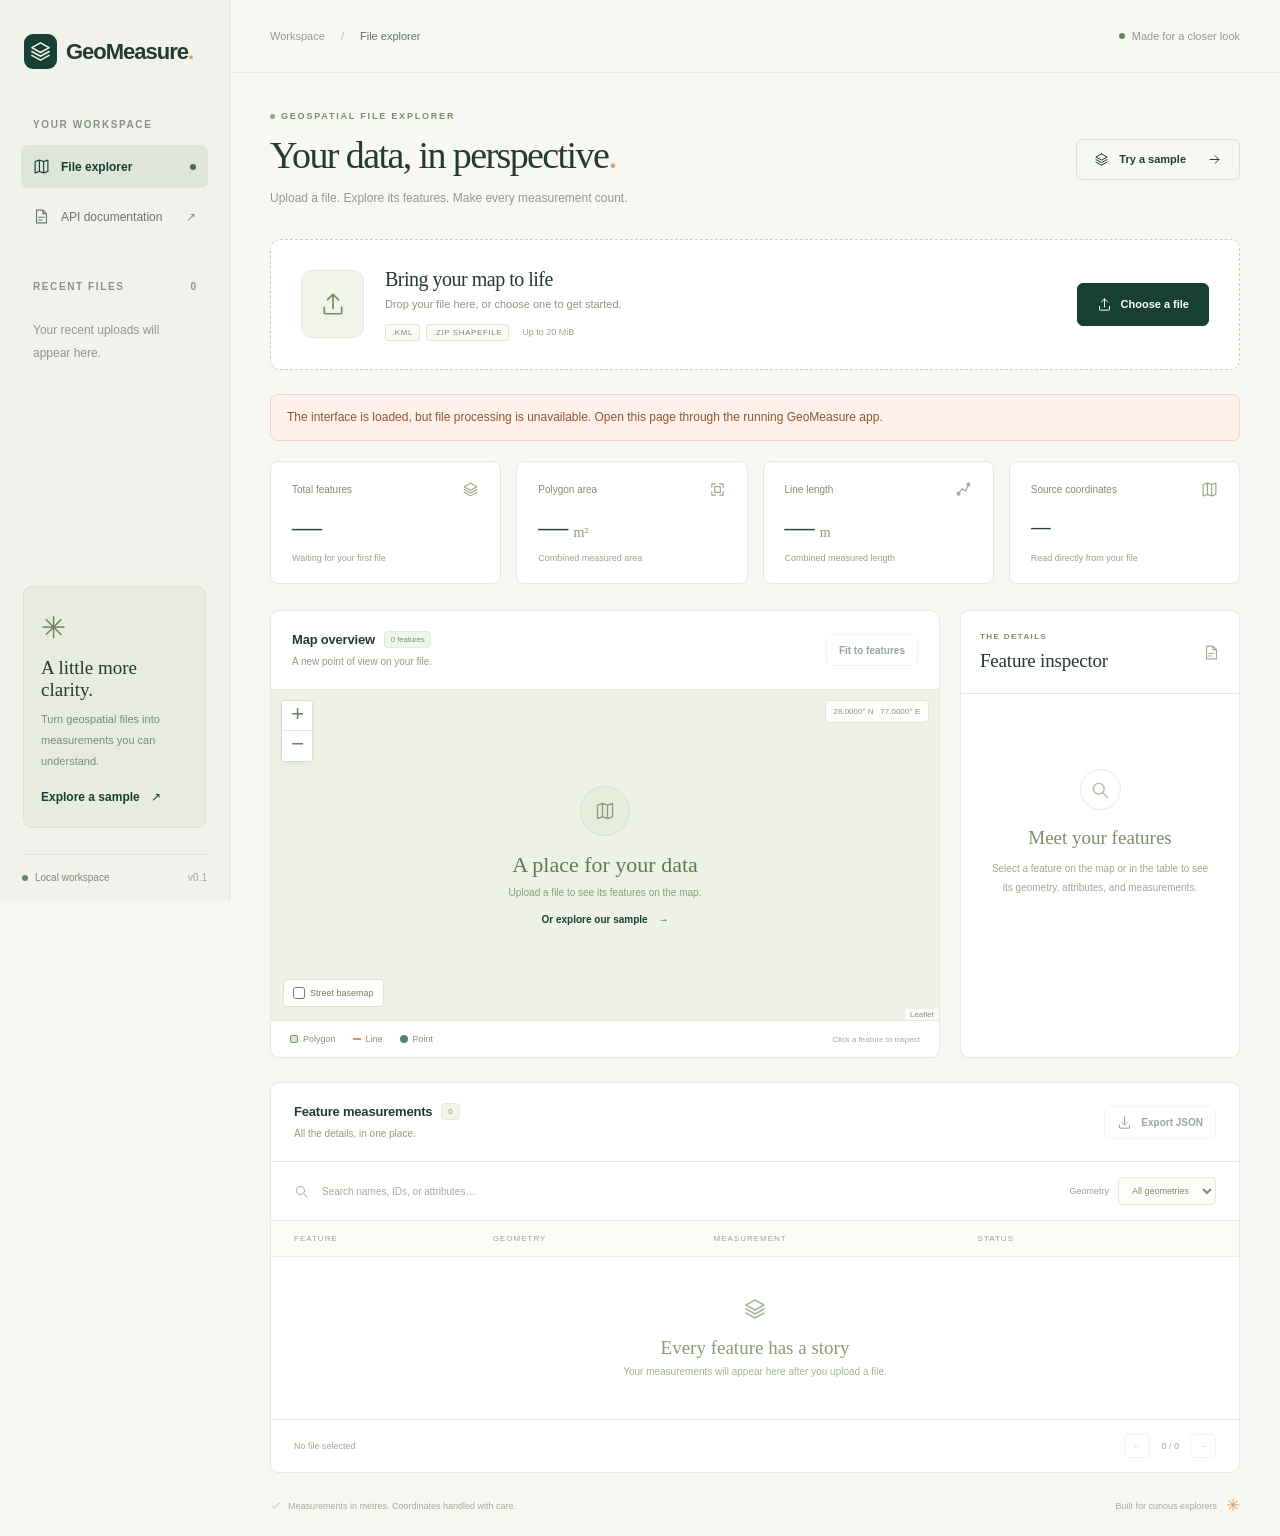
==== web/index.template.html @ 70ba6083 "Add GeoMeasure app ready for Vercel previews" ====
<!doctype html>
<html lang="en">
  <head>
    <meta charset="UTF-8" />
    <meta name="viewport" content="width=device-width, initial-scale=1" />
    <meta name="theme-color" content="#153d31" />
    <title>GeoMeasure — Your data, in perspective</title>
    <link rel="icon" href="favicon.svg" type="image/svg+xml" />
    <link rel="stylesheet" href="vendor/leaflet/leaflet.css" />
    <link rel="stylesheet" href="styles.css" />
    <script defer src="vendor/leaflet/leaflet.js"></script>
    <script defer src="app.js"></script>
  </head>
  <body>
    <noscript>
      <div class="feedback error">
        This preview does not run JavaScript. Open GeoMeasure in a browser with
        JavaScript enabled to upload files and use the map.
      </div>
    </noscript>
    <svg
      class="icon-library"
      xmlns="http://www.w3.org/2000/svg"
      aria-hidden="true"
    >
      <symbol id="i-layers" viewBox="0 0 24 24">
        <path d="m12 3 9 5-9 5-9-5 9-5Zm-9 9 9 5 9-5M3 16l9 5 9-5" />
      </symbol>
      <symbol id="i-upload" viewBox="0 0 24 24">
        <path
          d="M12 16V3m-5 5 5-5 5 5M4 15v5a1 1 0 0 0 1 1h14a1 1 0 0 0 1-1v-5"
        />
      </symbol>
      <symbol id="i-file" viewBox="0 0 24 24">
        <path d="M14 3H5v18h14V8l-5-5Zm0 0v5h5M8 13h8m-8 4h5" />
      </symbol>
      <symbol id="i-arrow" viewBox="0 0 24 24">
        <path d="M5 12h14m-6-6 6 6-6 6" />
      </symbol>
      <symbol id="i-search" viewBox="0 0 24 24">
        <circle cx="10.5" cy="10.5" r="6.5" />
        <path d="m16 16 5 5" />
      </symbol>
      <symbol id="i-download" viewBox="0 0 24 24">
        <path d="M12 3v13m-5-5 5 5 5-5M4 16v5h16v-5" />
      </symbol>
      <symbol id="i-map" viewBox="0 0 24 24">
        <path d="m3 5 6-2 6 2 6-2v16l-6 2-6-2-6 2V5Zm6-2v16m6-14v16" />
      </symbol>
      <symbol id="i-area" viewBox="0 0 24 24">
        <path d="M4 9V4h5m6 0h5v5m0 6v5h-5M9 20H4v-5M8 8h8v8H8z" />
      </symbol>
      <symbol id="i-line" viewBox="0 0 24 24">
        <path d="m5 18 5-7 5 3 4-9" />
        <circle cx="5" cy="18" r="2" />
        <circle cx="19" cy="5" r="2" />
      </symbol>
      <symbol id="i-check" viewBox="0 0 24 24">
        <path d="m5 12 4 4L19 6" />
      </symbol>
    </svg>
    <aside class="sidebar">
      <a id="brand-home" class="brand" href="./" aria-label="GeoMeasure home"
        ><span class="brand-mark"
          ><svg><use href="#i-layers" /></svg></span
        >GeoMeasure<span class="brand-dot">.</span></a
      >
      <div class="workspace-label">YOUR WORKSPACE</div>
      <a class="nav-item active" href="#workspace"
        ><svg><use href="#i-map" /></svg>File explorer<span
          class="nav-indicator"
        ></span
      ></a>
      <a
        id="api-docs-link"
        class="nav-item"
        href="docs"
        target="_blank"
        rel="noopener"
        ><svg><use href="#i-file" /></svg>API documentation<span
          class="external"
          >↗</span
        ></a
      >
      <div class="recent-heading">
        <span>RECENT FILES</span><span id="recent-count">0</span>
      </div>
      <div id="recent-files" class="recent-files">
        <p class="recent-empty">Your recent uploads will<br />appear here.</p>
      </div>
      <div class="sidebar-note">
        <span class="note-symbol">✳</span>
        <h3>A little more clarity.</h3>
        <p>Turn geospatial files into measurements you can understand.</p>
        <button id="sidebar-demo" class="text-button">
          Explore a sample <span>↗</span>
        </button>
      </div>
      <div class="sidebar-footer">
        <span class="status-dot"></span>Local workspace<span class="version"
          >v0.1</span
        >
      </div>
    </aside>
    <main id="workspace">
      <header class="topbar">
        <span class="breadcrumb"
          >Workspace <span>/</span> <strong>File explorer</strong></span
        ><span class="topbar-note"
          ><span class="status-dot"></span>Made for a closer look</span
        >
      </header>
      <div class="content">
        <section class="intro">
          <div>
            <div class="eyebrow"><span></span> GEOSPATIAL FILE EXPLORER</div>
            <h1>Your data, in perspective<span>.</span></h1>
            <p>
              Upload a file. Explore its features. Make every measurement count.
            </p>
          </div>
          <button id="demo-button" class="button secondary">
            <svg><use href="#i-layers" /></svg>Try a sample<svg
              class="arrow-icon"
            >
              <use href="#i-arrow" />
            </svg>
          </button>
        </section>
        <section
          class="upload-card"
          id="drop-zone"
          aria-label="Upload geospatial file"
        >
          <div class="upload-art">
            <svg><use href="#i-upload" /></svg>
          </div>
          <div class="upload-copy">
            <h2 id="upload-heading">Bring your map to life</h2>
            <p id="upload-description">
              Drop your file here, or choose one to get started.
            </p>
            <div class="file-tags">
              <span>.KML</span><span>.ZIP SHAPEFILE</span
              ><span id="upload-limit" class="limit-note">Up to 20 MiB</span>
            </div>
          </div>
          <input id="file-input" type="file" accept=".kml,.zip" hidden />
          <button id="browse-button" class="button primary">
            <svg><use href="#i-upload" /></svg><span>Choose a file</span>
          </button>
        </section>
        <div
          id="feedback"
          class="feedback"
          role="status"
          aria-live="polite"
          hidden
        ></div>
        <section class="stats" aria-label="File summary">
          <article class="stat-card">
            <div class="stat-heading">
              Total features<svg><use href="#i-layers" /></svg>
            </div>
            <div class="stat-value" id="feature-count">—</div>
            <div class="stat-caption" id="feature-caption">
              Waiting for your first file
            </div>
          </article>
          <article class="stat-card">
            <div class="stat-heading">
              Polygon area<svg><use href="#i-area" /></svg>
            </div>
            <div class="stat-value">
              <span id="area-total">—</span
              ><span class="stat-unit" id="area-unit">m²</span>
            </div>
            <div class="stat-caption" id="area-caption">
              Combined measured area
            </div>
          </article>
          <article class="stat-card">
            <div class="stat-heading">
              Line length<svg><use href="#i-line" /></svg>
            </div>
            <div class="stat-value">
              <span id="length-total">—</span
              ><span class="stat-unit" id="length-unit">m</span>
            </div>
            <div class="stat-caption" id="length-caption">
              Combined measured length
            </div>
          </article>
          <article class="stat-card crs-card">
            <div class="stat-heading">
              Source coordinates<svg><use href="#i-map" /></svg>
            </div>
            <div class="stat-value crs-value" id="source-crs">—</div>
            <div class="stat-caption" id="crs-caption">
              Read directly from your file
            </div>
          </article>
        </section>
        <section class="explorer-grid">
          <article class="panel map-panel">
            <div class="panel-heading">
              <div>
                <h2>
                  Map overview
                  <span class="small-badge" id="map-count">0 features</span>
                </h2>
                <p id="map-subtitle">A new point of view on your file.</p>
              </div>
              <button id="fit-map" class="button small" disabled>
                Fit to features
              </button>
            </div>
            <div class="map-wrapper">
              <div id="map" aria-label="Interactive feature map"></div>
              <div class="map-empty" id="map-empty">
                <span class="empty-map-icon"
                  ><svg><use href="#i-map" /></svg
                ></span>
                <h3>A place for your data</h3>
                <p>Upload a file to see its features on the map.</p>
                <button id="map-demo" class="text-button">
                  Or explore our sample <span>→</span>
                </button>
              </div>
              <div class="map-toolbar">
                <label
                  ><input id="street-map" type="checkbox" /> Street
                  basemap</label
                >
              </div>
              <div class="map-coordinate" id="map-coordinate">
                28.0000° N &nbsp; 77.0000° E
              </div>
            </div>
            <div class="map-legend">
              <span><i class="legend-polygon"></i>Polygon</span
              ><span><i class="legend-line"></i>Line</span
              ><span><i class="legend-point"></i>Point</span
              ><span class="legend-hint">Click a feature to inspect</span>
            </div>
          </article>
          <article class="panel detail-panel">
            <div class="panel-heading">
              <div>
                <div class="eyebrow">THE DETAILS</div>
                <h2>Feature inspector</h2>
              </div>
              <svg><use href="#i-file" /></svg>
            </div>
            <div id="inspector">
              <div class="inspector-empty">
                <span class="inspector-empty-icon"
                  ><svg><use href="#i-search" /></svg
                ></span>
                <h3>Meet your features</h3>
                <p>
                  Select a feature on the map or in the table to see its
                  geometry, attributes, and measurements.
                </p>
              </div>
            </div>
          </article>
        </section>
        <section class="panel results-panel">
          <div class="panel-heading">
            <div>
              <h2>
                Feature measurements
                <span class="small-badge" id="result-count">0</span>
              </h2>
              <p id="file-description">All the details, in one place.</p>
            </div>
            <button id="download-button" class="button small" disabled>
              <svg><use href="#i-download" /></svg>Export JSON
            </button>
          </div>
          <div class="table-controls">
            <label class="search-field"
              ><svg><use href="#i-search" /></svg
              ><input
                id="feature-search"
                type="search"
                placeholder="Search names, IDs, or attributes…"
                aria-label="Search features" /></label
            ><label class="filter-label"
              >Geometry<select
                id="geometry-filter"
                aria-label="Filter geometry"
              >
                <option value="all">All geometries</option>
                <option value="polygon">Polygons</option>
                <option value="line">Lines</option>
                <option value="point">Points</option>
                <option value="other">Other</option>
              </select></label
            >
          </div>
          <div class="table-scroll">
            <table>
              <thead>
                <tr>
                  <th>FEATURE</th>
                  <th>GEOMETRY</th>
                  <th>MEASUREMENT</th>
                  <th>STATUS</th>
                  <th><span class="sr-only">Inspect feature</span></th>
                </tr>
              </thead>
              <tbody id="feature-rows"></tbody>
            </table>
          </div>
          <div class="table-empty" id="table-empty">
            <svg><use href="#i-layers" /></svg>
            <h3>Every feature has a story</h3>
            <p>Your measurements will appear here after you upload a file.</p>
          </div>
          <div class="table-footer">
            <span id="table-summary">No file selected</span>
            <div class="pagination">
              <button id="previous-page" aria-label="Previous page" disabled>
                ←</button
              ><span id="page-indicator">0 / 0</span
              ><button id="next-page" aria-label="Next page" disabled>→</button>
            </div>
          </div>
        </section>
        <footer class="page-footer">
          <span
            ><svg><use href="#i-check" /></svg>Measurements in metres.
            Coordinates handled with care.</span
          ><span
            >Built for curious explorers
            <span class="footer-star">✳</span></span
          >
        </footer>
      </div>
    </main>
  </body>
</html>
---- web/vendor/leaflet/leaflet.css ----
/* required styles */

.leaflet-pane,
.leaflet-tile,
.leaflet-marker-icon,
.leaflet-marker-shadow,
.leaflet-tile-container,
.leaflet-pane > svg,
.leaflet-pane > canvas,
.leaflet-zoom-box,
.leaflet-image-layer,
.leaflet-layer {
	position: absolute;
	left: 0;
	top: 0;
	}
.leaflet-container {
	overflow: hidden;
	}
.leaflet-tile,
.leaflet-marker-icon,
.leaflet-marker-shadow {
	-webkit-user-select: none;
	   -moz-user-select: none;
	        user-select: none;
	  -webkit-user-drag: none;
	}
/* Prevents IE11 from highlighting tiles in blue */
.leaflet-tile::selection {
	background: transparent;
}
/* Safari renders non-retina tile on retina better with this, but Chrome is worse */
.leaflet-safari .leaflet-tile {
	image-rendering: -webkit-optimize-contrast;
	}
/* hack that prevents hw layers "stretching" when loading new tiles */
.leaflet-safari .leaflet-tile-container {
	width: 1600px;
	height: 1600px;
	-webkit-transform-origin: 0 0;
	}
.leaflet-marker-icon,
.leaflet-marker-shadow {
	display: block;
	}
/* .leaflet-container svg: reset svg max-width decleration shipped in Joomla! (joomla.org) 3.x */
/* .leaflet-container img: map is broken in FF if you have max-width: 100% on tiles */
.leaflet-container .leaflet-overlay-pane svg {
	max-width: none !important;
	max-height: none !important;
	}
.leaflet-container .leaflet-marker-pane img,
.leaflet-container .leaflet-shadow-pane img,
.leaflet-container .leaflet-tile-pane img,
.leaflet-container img.leaflet-image-layer,
.leaflet-container .leaflet-tile {
	max-width: none !important;
	max-height: none !important;
	width: auto;
	padding: 0;
	}

.leaflet-container img.leaflet-tile {
	/* See: https://bugs.chromium.org/p/chromium/issues/detail?id=600120 */
	mix-blend-mode: plus-lighter;
}

.leaflet-container.leaflet-touch-zoom {
	-ms-touch-action: pan-x pan-y;
	touch-action: pan-x pan-y;
	}
.leaflet-container.leaflet-touch-drag {
	-ms-touch-action: pinch-zoom;
	/* Fallback for FF which doesn't support pinch-zoom */
	touch-action: none;
	touch-action: pinch-zoom;
}
.leaflet-container.leaflet-touch-drag.leaflet-touch-zoom {
	-ms-touch-action: none;
	touch-action: none;
}
.leaflet-container {
	-webkit-tap-highlight-color: transparent;
}
.leaflet-container a {
	-webkit-tap-highlight-color: rgba(51, 181, 229, 0.4);
}
.leaflet-tile {
	filter: inherit;
	visibility: hidden;
	}
.leaflet-tile-loaded {
	visibility: inherit;
	}
.leaflet-zoom-box {
	width: 0;
	height: 0;
	-moz-box-sizing: border-box;
	     box-sizing: border-box;
	z-index: 800;
	}
/* workaround for https://bugzilla.mozilla.org/show_bug.cgi?id=888319 */
.leaflet-overlay-pane svg {
	-moz-user-select: none;
	}

.leaflet-pane         { z-index: 400; }

.leaflet-tile-pane    { z-index: 200; }
.leaflet-overlay-pane { z-index: 400; }
.leaflet-shadow-pane  { z-index: 500; }
.leaflet-marker-pane  { z-index: 600; }
.leaflet-tooltip-pane   { z-index: 650; }
.leaflet-popup-pane   { z-index: 700; }

.leaflet-map-pane canvas { z-index: 100; }
.leaflet-map-pane svg    { z-index: 200; }

.leaflet-vml-shape {
	width: 1px;
	height: 1px;
	}
.lvml {
	behavior: url(#default#VML);
	display: inline-block;
	position: absolute;
	}


/* control positioning */

.leaflet-control {
	position: relative;
	z-index: 800;
	pointer-events: visiblePainted; /* IE 9-10 doesn't have auto */
	pointer-events: auto;
	}
.leaflet-top,
.leaflet-bottom {
	position: absolute;
	z-index: 1000;
	pointer-events: none;
	}
.leaflet-top {
	top: 0;
	}
.leaflet-right {
	right: 0;
	}
.leaflet-bottom {
	bottom: 0;
	}
.leaflet-left {
	left: 0;
	}
.leaflet-control {
	float: left;
	clear: both;
	}
.leaflet-right .leaflet-control {
	float: right;
	}
.leaflet-top .leaflet-control {
	margin-top: 10px;
	}
.leaflet-bottom .leaflet-control {
	margin-bottom: 10px;
	}
.leaflet-left .leaflet-control {
	margin-left: 10px;
	}
.leaflet-right .leaflet-control {
	margin-right: 10px;
	}


/* zoom and fade animations */

.leaflet-fade-anim .leaflet-popup {
	opacity: 0;
	-webkit-transition: opacity 0.2s linear;
	   -moz-transition: opacity 0.2s linear;
	        transition: opacity 0.2s linear;
	}
.leaflet-fade-anim .leaflet-map-pane .leaflet-popup {
	opacity: 1;
	}
.leaflet-zoom-animated {
	-webkit-transform-origin: 0 0;
	    -ms-transform-origin: 0 0;
	        transform-origin: 0 0;
	}
svg.leaflet-zoom-animated {
	will-change: transform;
}

.leaflet-zoom-anim .leaflet-zoom-animated {
	-webkit-transition: -webkit-transform 0.25s cubic-bezier(0,0,0.25,1);
	   -moz-transition:    -moz-transform 0.25s cubic-bezier(0,0,0.25,1);
	        transition:         transform 0.25s cubic-bezier(0,0,0.25,1);
	}
.leaflet-zoom-anim .leaflet-tile,
.leaflet-pan-anim .leaflet-tile {
	-webkit-transition: none;
	   -moz-transition: none;
	        transition: none;
	}

.leaflet-zoom-anim .leaflet-zoom-hide {
	visibility: hidden;
	}


/* cursors */

.leaflet-interactive {
	cursor: pointer;
	}
.leaflet-grab {
	cursor: -webkit-grab;
	cursor:    -moz-grab;
	cursor:         grab;
	}
.leaflet-crosshair,
.leaflet-crosshair .leaflet-interactive {
	cursor: crosshair;
	}
.leaflet-popup-pane,
.leaflet-control {
	cursor: auto;
	}
.leaflet-dragging .leaflet-grab,
.leaflet-dragging .leaflet-grab .leaflet-interactive,
.leaflet-dragging .leaflet-marker-draggable {
	cursor: move;
	cursor: -webkit-grabbing;
	cursor:    -moz-grabbing;
	cursor:         grabbing;
	}

/* marker & overlays interactivity */
.leaflet-marker-icon,
.leaflet-marker-shadow,
.leaflet-image-layer,
.leaflet-pane > svg path,
.leaflet-tile-container {
	pointer-events: none;
	}

.leaflet-marker-icon.leaflet-interactive,
.leaflet-image-layer.leaflet-interactive,
.leaflet-pane > svg path.leaflet-interactive,
svg.leaflet-image-layer.leaflet-interactive path {
	pointer-events: visiblePainted; /* IE 9-10 doesn't have auto */
	pointer-events: auto;
	}

/* visual tweaks */

.leaflet-container {
	background: #ddd;
	outline-offset: 1px;
	}
.leaflet-container a {
	color: #0078A8;
	}
.leaflet-zoom-box {
	border: 2px dotted #38f;
	background: rgba(255,255,255,0.5);
	}


/* general typography */
.leaflet-container {
	font-family: "Helvetica Neue", Arial, Helvetica, sans-serif;
	font-size: 12px;
	font-size: 0.75rem;
	line-height: 1.5;
	}


/* general toolbar styles */

.leaflet-bar {
	box-shadow: 0 1px 5px rgba(0,0,0,0.65);
	border-radius: 4px;
	}
.leaflet-bar a {
	background-color: #fff;
	border-bottom: 1px solid #ccc;
	width: 26px;
	height: 26px;
	line-height: 26px;
	display: block;
	text-align: center;
	text-decoration: none;
	color: black;
	}
.leaflet-bar a,
.leaflet-control-layers-toggle {
	background-position: 50% 50%;
	background-repeat: no-repeat;
	display: block;
	}
.leaflet-bar a:hover,
.leaflet-bar a:focus {
	background-color: #f4f4f4;
	}
.leaflet-bar a:first-child {
	border-top-left-radius: 4px;
	border-top-right-radius: 4px;
	}
.leaflet-bar a:last-child {
	border-bottom-left-radius: 4px;
	border-bottom-right-radius: 4px;
	border-bottom: none;
	}
.leaflet-bar a.leaflet-disabled {
	cursor: default;
	background-color: #f4f4f4;
	color: #bbb;
	}

.leaflet-touch .leaflet-bar a {
	width: 30px;
	height: 30px;
	line-height: 30px;
	}
.leaflet-touch .leaflet-bar a:first-child {
	border-top-left-radius: 2px;
	border-top-right-radius: 2px;
	}
.leaflet-touch .leaflet-bar a:last-child {
	border-bottom-left-radius: 2px;
	border-bottom-right-radius: 2px;
	}

/* zoom control */

.leaflet-control-zoom-in,
.leaflet-control-zoom-out {
	font: bold 18px 'Lucida Console', Monaco, monospace;
	text-indent: 1px;
	}

.leaflet-touch .leaflet-control-zoom-in, .leaflet-touch .leaflet-control-zoom-out  {
	font-size: 22px;
	}


/* layers control */

.leaflet-control-layers {
	box-shadow: 0 1px 5px rgba(0,0,0,0.4);
	background: #fff;
	border-radius: 5px;
	}
.leaflet-control-layers-toggle {
	background-image: url(images/layers.png);
	width: 36px;
	height: 36px;
	}
.leaflet-retina .leaflet-control-layers-toggle {
	background-image: url(images/layers-2x.png);
	background-size: 26px 26px;
	}
.leaflet-touch .leaflet-control-layers-toggle {
	width: 44px;
	height: 44px;
	}
.leaflet-control-layers .leaflet-control-layers-list,
.leaflet-control-layers-expanded .leaflet-control-layers-toggle {
	display: none;
	}
.leaflet-control-layers-expanded .leaflet-control-layers-list {
	display: block;
	position: relative;
	}
.leaflet-control-layers-expanded {
	padding: 6px 10px 6px 6px;
	color: #333;
	background: #fff;
	}
.leaflet-control-layers-scrollbar {
	overflow-y: scroll;
	overflow-x: hidden;
	padding-right: 5px;
	}
.leaflet-control-layers-selector {
	margin-top: 2px;
	position: relative;
	top: 1px;
	}
.leaflet-control-layers label {
	display: block;
	font-size: 13px;
	font-size: 1.08333em;
	}
.leaflet-control-layers-separator {
	height: 0;
	border-top: 1px solid #ddd;
	margin: 5px -10px 5px -6px;
	}

/* Default icon URLs */
.leaflet-default-icon-path { /* used only in path-guessing heuristic, see L.Icon.Default */
	background-image: url(images/marker-icon.png);
	}


/* attribution and scale controls */

.leaflet-container .leaflet-control-attribution {
	background: #fff;
	background: rgba(255, 255, 255, 0.8);
	margin: 0;
	}
.leaflet-control-attribution,
.leaflet-control-scale-line {
	padding: 0 5px;
	color: #333;
	line-height: 1.4;
	}
.leaflet-control-attribution a {
	text-decoration: none;
	}
.leaflet-control-attribution a:hover,
.leaflet-control-attribution a:focus {
	text-decoration: underline;
	}
.leaflet-attribution-flag {
	display: inline !important;
	vertical-align: baseline !important;
	width: 1em;
	height: 0.6669em;
	}
.leaflet-left .leaflet-control-scale {
	margin-left: 5px;
	}
.leaflet-bottom .leaflet-control-scale {
	margin-bottom: 5px;
	}
.leaflet-control-scale-line {
	border: 2px solid #777;
	border-top: none;
	line-height: 1.1;
	padding: 2px 5px 1px;
	white-space: nowrap;
	-moz-box-sizing: border-box;
	     box-sizing: border-box;
	background: rgba(255, 255, 255, 0.8);
	text-shadow: 1px 1px #fff;
	}
.leaflet-control-scale-line:not(:first-child) {
	border-top: 2px solid #777;
	border-bottom: none;
	margin-top: -2px;
	}
.leaflet-control-scale-line:not(:first-child):not(:last-child) {
	border-bottom: 2px solid #777;
	}

.leaflet-touch .leaflet-control-attribution,
.leaflet-touch .leaflet-control-layers,
.leaflet-touch .leaflet-bar {
	box-shadow: none;
	}
.leaflet-touch .leaflet-control-layers,
.leaflet-touch .leaflet-bar {
	border: 2px solid rgba(0,0,0,0.2);
	background-clip: padding-box;
	}


/* popup */

.leaflet-popup {
	position: absolute;
	text-align: center;
	margin-bottom: 20px;
	}
.leaflet-popup-content-wrapper {
	padding: 1px;
	text-align: left;
	border-radius: 12px;
	}
.leaflet-popup-content {
	margin: 13px 24px 13px 20px;
	line-height: 1.3;
	font-size: 13px;
	font-size: 1.08333em;
	min-height: 1px;
	}
.leaflet-popup-content p {
	margin: 17px 0;
	margin: 1.3em 0;
	}
.leaflet-popup-tip-container {
	width: 40px;
	height: 20px;
	position: absolute;
	left: 50%;
	margin-top: -1px;
	margin-left: -20px;
	overflow: hidden;
	pointer-events: none;
	}
.leaflet-popup-tip {
	width: 17px;
	height: 17px;
	padding: 1px;

	margin: -10px auto 0;
	pointer-events: auto;

	-webkit-transform: rotate(45deg);
	   -moz-transform: rotate(45deg);
	    -ms-transform: rotate(45deg);
	        transform: rotate(45deg);
	}
.leaflet-popup-content-wrapper,
.leaflet-popup-tip {
	background: white;
	color: #333;
	box-shadow: 0 3px 14px rgba(0,0,0,0.4);
	}
.leaflet-container a.leaflet-popup-close-button {
	position: absolute;
	top: 0;
	right: 0;
	border: none;
	text-align: center;
	width: 24px;
	height: 24px;
	font: 16px/24px Tahoma, Verdana, sans-serif;
	color: #757575;
	text-decoration: none;
	background: transparent;
	}
.leaflet-container a.leaflet-popup-close-button:hover,
.leaflet-container a.leaflet-popup-close-button:focus {
	color: #585858;
	}
.leaflet-popup-scrolled {
	overflow: auto;
	}

.leaflet-oldie .leaflet-popup-content-wrapper {
	-ms-zoom: 1;
	}
.leaflet-oldie .leaflet-popup-tip {
	width: 24px;
	margin: 0 auto;

	-ms-filter: "progid:DXImageTransform.Microsoft.Matrix(M11=0.70710678, M12=0.70710678, M21=-0.70710678, M22=0.70710678)";
	filter: progid:DXImageTransform.Microsoft.Matrix(M11=0.70710678, M12=0.70710678, M21=-0.70710678, M22=0.70710678);
	}

.leaflet-oldie .leaflet-control-zoom,
.leaflet-oldie .leaflet-control-layers,
.leaflet-oldie .leaflet-popup-content-wrapper,
.leaflet-oldie .leaflet-popup-tip {
	border: 1px solid #999;
	}


/* div icon */

.leaflet-div-icon {
	background: #fff;
	border: 1px solid #666;
	}


/* Tooltip */
/* Base styles for the element that has a tooltip */
.leaflet-tooltip {
	position: absolute;
	padding: 6px;
	background-color: #fff;
	border: 1px solid #fff;
	border-radius: 3px;
	color: #222;
	white-space: nowrap;
	-webkit-user-select: none;
	-moz-user-select: none;
	-ms-user-select: none;
	user-select: none;
	pointer-events: none;
	box-shadow: 0 1px 3px rgba(0,0,0,0.4);
	}
.leaflet-tooltip.leaflet-interactive {
	cursor: pointer;
	pointer-events: auto;
	}
.leaflet-tooltip-top:before,
.leaflet-tooltip-bottom:before,
.leaflet-tooltip-left:before,
.leaflet-tooltip-right:before {
	position: absolute;
	pointer-events: none;
	border: 6px solid transparent;
	background: transparent;
	content: "";
	}

/* Directions */

.leaflet-tooltip-bottom {
	margin-top: 6px;
}
.leaflet-tooltip-top {
	margin-top: -6px;
}
.leaflet-tooltip-bottom:before,
.leaflet-tooltip-top:before {
	left: 50%;
	margin-left: -6px;
	}
.leaflet-tooltip-top:before {
	bottom: 0;
	margin-bottom: -12px;
	border-top-color: #fff;
	}
.leaflet-tooltip-bottom:before {
	top: 0;
	margin-top: -12px;
	margin-left: -6px;
	border-bottom-color: #fff;
	}
.leaflet-tooltip-left {
	margin-left: -6px;
}
.leaflet-tooltip-right {
	margin-left: 6px;
}
.leaflet-tooltip-left:before,
.leaflet-tooltip-right:before {
	top: 50%;
	margin-top: -6px;
	}
.leaflet-tooltip-left:before {
	right: 0;
	margin-right: -12px;
	border-left-color: #fff;
	}
.leaflet-tooltip-right:before {
	left: 0;
	margin-left: -12px;
	border-right-color: #fff;
	}

/* Printing */

@media print {
	/* Prevent printers from removing background-images of controls. */
	.leaflet-control {
		-webkit-print-color-adjust: exact;
		print-color-adjust: exact;
		}
	}
---- web/styles.css ----
:root {
  --green: #173f33;
  --green-light: #e9efe9;
  --ink: #243b31;
  --muted: #7d847d;
  --paper: #f7f8f3;
  --line: #e6e9e1;
  --white: #fff;
  --orange: #e49962;
  font-family:
    Inter,
    -apple-system,
    BlinkMacSystemFont,
    "Segoe UI",
    sans-serif;
  color: var(--ink);
  background: var(--paper);
  font-synthesis: none;
}
* {
  box-sizing: border-box;
}
body {
  margin: 0;
  font-size: 14px;
}
button,
input,
select {
  font: inherit;
}
button,
a,
input,
select {
  -webkit-tap-highlight-color: transparent;
}
button {
  cursor: pointer;
}
button:disabled {
  opacity: 0.45;
  cursor: default;
}
a {
  color: inherit;
  text-decoration: none;
}
svg:not(.leaflet-zoom-animated) {
  width: 20px;
  height: 20px;
  fill: none;
  stroke: currentColor;
  stroke-width: 1.6;
  stroke-linecap: round;
  stroke-linejoin: round;
  flex-shrink: 0;
}
.icon-library {
  position: absolute;
  width: 0;
  height: 0;
  overflow: hidden;
}
button:focus-visible,
a:focus-visible,
input:focus-visible,
select:focus-visible {
  outline: 3px solid #e2a272;
  outline-offset: 3px;
}
.sidebar {
  position: fixed;
  inset: 0 auto 0 0;
  width: 230px;
  background: #f0f2eb;
  border-right: 1px solid #e0e5da;
  padding: 34px 21px 0;
  display: flex;
  flex-direction: column;
  z-index: 1000;
}
.brand {
  display: flex;
  align-items: center;
  font-weight: 650;
  font-size: 22px;
  letter-spacing: -1px;
  margin: 0 3px 50px;
}
.brand-mark {
  background: var(--green);
  color: #f0f5e9;
  display: grid;
  place-items: center;
  width: 33px;
  height: 35px;
  border-radius: 9px;
  margin-right: 9px;
}
.brand-mark svg {
  width: 23px;
  height: 23px;
}
.brand-dot {
  color: var(--orange);
}
.workspace-label,
.recent-heading {
  font-size: 10px;
  letter-spacing: 1.6px;
  font-weight: 600;
  color: #8a9285;
  margin: 0 12px 15px;
}
.nav-item {
  display: flex;
  align-items: center;
  gap: 11px;
  padding: 13px 12px;
  border-radius: 7px;
  color: #6a766b;
  font-size: 12px;
  margin-bottom: 7px;
}
.nav-item svg {
  width: 17px;
  height: 17px;
}
.nav-item.active {
  background: #dfe6d9;
  color: var(--green);
  font-weight: 600;
}
.nav-indicator {
  height: 6px;
  width: 6px;
  border-radius: 100%;
  background: #4c6a4a;
  margin-left: auto;
}
.external {
  margin-left: auto;
  color: #889482;
}
.recent-heading {
  display: flex;
  justify-content: space-between;
  margin-top: 36px;
}
.recent-heading > span:last-child {
  letter-spacing: 0;
}
.recent-empty {
  color: #90978c;
  font-size: 12px;
  line-height: 1.9;
  padding: 0 12px;
}
.recent-file {
  display: flex;
  gap: 9px;
  align-items: center;
  width: 100%;
  border: 0;
  background: transparent;
  text-align: left;
  border-radius: 6px;
  padding: 11px;
  color: #677367;
  font-size: 12px;
}
.recent-file:hover,
.recent-file.current {
  background: #e3e8dd;
}
.recent-file svg {
  width: 17px;
  height: 17px;
}
.recent-name {
  overflow: hidden;
  white-space: nowrap;
  text-overflow: ellipsis;
  max-width: 132px;
}
.sidebar-note {
  margin: auto 2px 26px;
  padding: 23px 17px;
  background: #e7ecdf;
  border: 1px solid #dbe2d2;
  border-radius: 9px;
}
.note-symbol {
  color: #6f8261;
  font-size: 30px;
}
.sidebar-note h3 {
  font-family: Georgia, serif;
  font-weight: 400;
  font-size: 19px;
  margin: 12px 0 8px;
}
.sidebar-note p {
  font-size: 11px;
  line-height: 1.9;
  color: #7f8976;
  margin: 0 0 16px;
}
.text-button {
  background: none;
  border: 0;
  color: var(--green);
  font-size: 12px;
  font-weight: 600;
  padding: 0;
}
.text-button span {
  margin-left: 8px;
}
.sidebar-footer {
  display: flex;
  align-items: center;
  gap: 7px;
  padding: 17px 1px;
  border-top: 1px solid #dfe5d8;
  font-size: 10px;
  color: #7e8978;
}
.status-dot {
  background: #608663;
  width: 6px;
  height: 6px;
  border-radius: 50%;
  display: inline-block;
}
.version {
  margin-left: auto;
  color: #a1aa99;
}
main {
  margin-left: 230px;
}
.topbar {
  height: 73px;
  border-bottom: 1px solid var(--line);
  padding: 0 40px;
  display: flex;
  align-items: center;
  justify-content: space-between;
  font-size: 11px;
}
.breadcrumb {
  color: #969d92;
}
.breadcrumb span {
  padding: 0 13px;
  color: #bac0b4;
}
.breadcrumb strong {
  color: #677460;
  font-weight: 500;
}
.topbar-note {
  color: #919a8b;
  display: flex;
  gap: 7px;
  align-items: center;
}
.content {
  max-width: 1480px;
  margin: 0 auto;
  padding: 38px 40px 20px;
}
.intro {
  display: flex;
  justify-content: space-between;
  align-items: center;
  margin-bottom: 31px;
  gap: 20px;
}
.intro > div {
  min-width: 0;
}
.eyebrow {
  font-size: 9px;
  font-weight: 600;
  letter-spacing: 1.8px;
  color: #7d8d70;
  display: flex;
  align-items: center;
  gap: 6px;
}
.eyebrow > span {
  width: 5px;
  height: 5px;
  background: #92a585;
  border-radius: 50%;
}
h1 {
  font-family: Georgia, "Times New Roman", serif;
  font-size: 38px;
  line-height: 1.2;
  font-weight: 400;
  letter-spacing: -1.6px;
  margin: 12px 0 10px;
}
h1 > span {
  color: var(--orange);
}
.intro p {
  font-size: 12px;
  color: #92998b;
  margin: 0;
  line-height: 1.6;
}
.button {
  display: inline-flex;
  align-items: center;
  justify-content: center;
  gap: 9px;
  border-radius: 6px;
  padding: 12px 17px;
  font-size: 11px;
  font-weight: 550;
  white-space: nowrap;
  min-height: 40px;
  border: 1px solid var(--line);
  background: white;
  color: var(--ink);
  transition:
    background 0.15s,
    transform 0.15s;
}
.button:hover:not(:disabled) {
  background: #edf1e8;
}
.button:active:not(:disabled) {
  transform: translateY(1px);
}
.button svg {
  width: 15px;
  height: 15px;
}
.button.secondary {
  background: transparent;
  border-color: #dbe1d3;
  gap: 10px;
}
.arrow-icon {
  margin-left: 11px;
}
.button.primary {
  background: var(--green);
  color: white;
  border-color: var(--green);
  padding: 13px 19px;
}
.button.primary:hover:not(:disabled) {
  background: #285241;
}
.button.small {
  font-size: 10px;
  padding: 8px 12px;
  min-height: 32px;
}
.upload-card {
  background: #fff;
  border: 1px dashed #c6d3bd;
  border-radius: 10px;
  display: flex;
  align-items: center;
  gap: 21px;
  padding: 28px 30px;
  margin-bottom: 24px;
  transition:
    background 0.15s,
    border-color 0.15s;
}
.upload-card.dragging {
  background: #e6efdf;
  border-color: var(--green);
}
.upload-art {
  width: 63px;
  height: 68px;
  background: #f0f4e9;
  border: 1px solid #e3ebd8;
  border-radius: 11px;
  display: grid;
  place-items: center;
  color: #788f63;
  flex-shrink: 0;
}
.upload-art svg {
  width: 26px;
  height: 26px;
}
.upload-copy {
  flex: 1;
}
.upload-copy h2 {
  font-family: Georgia, serif;
  font-size: 20px;
  letter-spacing: -0.5px;
  font-weight: 400;
  margin: 0 0 7px;
}
.upload-copy p {
  font-size: 11px;
  color: #8d9684;
  margin: 0 0 14px;
}
.file-tags {
  display: flex;
  align-items: center;
  gap: 6px;
}
.file-tags > span:not(.limit-note) {
  font-size: 8px;
  letter-spacing: 0.6px;
  border: 1px solid #e0e5d8;
  border-radius: 3px;
  color: #7b8872;
  padding: 3px 6px;
  background: #fafbf7;
}
.file-tags .limit-note {
  font-size: 9px;
  color: #9ca494;
  margin-left: 7px;
}
.feedback {
  padding: 13px 16px;
  margin-bottom: 20px;
  background: #eaf0e4;
  border: 1px solid #d8e3ce;
  border-radius: 7px;
  font-size: 12px;
  line-height: 1.6;
}
.feedback.error {
  background: #fff0e9;
  border-color: #eed6c8;
  color: #925431;
}
.feedback[hidden] {
  display: none;
}
.stats {
  display: grid;
  grid-template-columns: repeat(4, minmax(0, 1fr));
  gap: 15px;
  margin-bottom: 26px;
}
.stat-card {
  padding: 19px 21px 18px;
  border: 1px solid var(--line);
  border-radius: 8px;
  background: #fff;
  min-width: 0;
}
.stat-heading {
  display: flex;
  align-items: center;
  justify-content: space-between;
  font-size: 10px;
  color: #808c77;
}
.stat-heading svg {
  color: #98a789;
  width: 17px;
  height: 17px;
}
.stat-value {
  font-family: Georgia, serif;
  font-size: 30px;
  letter-spacing: -0.8px;
  margin: 12px 0 8px;
  color: #2d4839;
  overflow-wrap: anywhere;
}
.stat-unit {
  font-family: inherit;
  font-size: 14px;
  letter-spacing: 0;
  color: #8c9a7e;
  margin-left: 6px;
}
.stat-caption {
  font-size: 9px;
  color: #9aa18f;
  line-height: 1.5;
}
.crs-value {
  font-family: inherit;
  font-size: 20px;
  letter-spacing: -0.6px;
  margin: 18px 0 13px;
  white-space: nowrap;
  overflow: hidden;
  text-overflow: ellipsis;
}
.explorer-grid {
  display: grid;
  grid-template-columns: minmax(0, 1fr) 280px;
  gap: 20px;
  margin-bottom: 24px;
}
.panel {
  background: white;
  border: 1px solid var(--line);
  border-radius: 9px;
  overflow: hidden;
}
.panel-heading {
  display: flex;
  align-items: center;
  justify-content: space-between;
  gap: 12px;
  padding: 20px 21px;
  border-bottom: 1px solid var(--line);
}
.panel-heading h2 {
  font-size: 13px;
  font-weight: 550;
  letter-spacing: -0.2px;
  margin: 0;
  display: flex;
  align-items: center;
  gap: 9px;
}
.panel-heading p {
  font-size: 10px;
  color: #929d85;
  margin: 6px 0 0;
  line-height: 1.5;
  overflow-wrap: anywhere;
}
.small-badge {
  font-size: 8px;
  color: #81966d;
  background: #f0f4e9;
  border: 1px solid #e5ebdb;
  border-radius: 4px;
  padding: 3px 6px;
  font-weight: 400;
  white-space: nowrap;
}
.map-wrapper {
  position: relative;
  height: 330px;
}
.leaflet-container {
  font: inherit;
  background: #edf1e7;
}
#map {
  width: 100%;
  height: 100%;
  background-image:
    linear-gradient(#dce5d54d 1px, transparent 1px),
    linear-gradient(90deg, #dce5d54d 1px, transparent 1px);
  background-size: 38px 38px;
}
.leaflet-control-zoom {
  border: 1px solid #d6dfce !important;
  box-shadow: 0 2px 4px #35452d0d !important;
}
.leaflet-control-zoom a {
  color: #6f8360 !important;
  font-weight: 400 !important;
  border-color: #e3e8dc !important;
}
.leaflet-control-attribution {
  font-size: 8px !important;
  background: #ffffffc9 !important;
  color: #87957a;
}
.leaflet-control-attribution a {
  color: #708866;
}
.map-empty {
  position: absolute;
  inset: 0;
  z-index: 500;
  display: flex;
  flex-direction: column;
  align-items: center;
  justify-content: center;
  background: #eef2e7a6;
  text-align: center;
  pointer-events: none;
  padding: 30px;
}
.map-empty[hidden] {
  display: none;
}
.map-empty .text-button {
  pointer-events: auto;
  margin-top: 13px;
  font-size: 10px;
}
.empty-map-icon {
  width: 50px;
  height: 50px;
  border: 1px solid #d6e1ca;
  border-radius: 50%;
  display: grid;
  place-items: center;
  background: #e6eddc;
  color: #8c9e76;
}
.map-empty h3 {
  font-family: Georgia, serif;
  font-size: 22px;
  font-weight: 400;
  color: #637955;
  margin: 16px 0 7px;
}
.map-empty p {
  font-size: 10px;
  color: #8c9b7e;
  margin: 0;
  line-height: 1.6;
}
.map-toolbar {
  position: absolute;
  bottom: 13px;
  left: 12px;
  z-index: 700;
  background: #fffffff0;
  border: 1px solid #dce4d4;
  border-radius: 4px;
  padding: 7px 9px;
  font-size: 9px;
  color: #718263;
}
.map-toolbar label {
  display: flex;
  gap: 5px;
  align-items: center;
  cursor: pointer;
}
.map-toolbar input {
  accent-color: var(--green);
  margin: 0;
  width: 12px;
  height: 12px;
}
.map-coordinate {
  position: absolute;
  right: 10px;
  top: 10px;
  z-index: 600;
  background: #ffffffe6;
  border: 1px solid #dee6d5;
  border-radius: 4px;
  color: #87967b;
  font-size: 8px;
  padding: 6px 8px;
  pointer-events: none;
}
.map-legend {
  display: flex;
  align-items: center;
  gap: 17px;
  padding: 13px 19px;
  font-size: 9px;
  color: #87967a;
  border-top: 1px solid var(--line);
}
.map-legend > span {
  display: flex;
  align-items: center;
  gap: 5px;
}
.map-legend i {
  display: inline-block;
  width: 8px;
  height: 8px;
}
.legend-polygon {
  border: 1px solid #789a61;
  background: #dce8ce;
  border-radius: 2px;
}
.legend-line {
  height: 2px !important;
  background: #d29a61;
}
.legend-point {
  border-radius: 50%;
  background: #527f81;
}
.legend-hint {
  margin-left: auto;
  font-size: 8px;
  color: #a2ae94;
}
.detail-panel .panel-heading {
  padding: 21px 19px;
}
.detail-panel .eyebrow {
  font-size: 8px;
  margin-bottom: 9px;
  letter-spacing: 1.4px;
}
.detail-panel .panel-heading h2 {
  font-family: Georgia, serif;
  font-size: 19px;
  font-weight: 400;
}
.detail-panel .panel-heading > svg {
  width: 17px;
  height: 17px;
  color: #a3af99;
}
.inspector-empty {
  padding: 75px 28px 40px;
  text-align: center;
}
.inspector-empty-icon {
  display: grid;
  place-items: center;
  margin: auto;
  width: 41px;
  height: 41px;
  border: 1px solid #e9ede3;
  border-radius: 50%;
  color: #afba9f;
}
.inspector-empty h3 {
  font-family: Georgia, serif;
  font-size: 19px;
  font-weight: 400;
  margin: 17px 0 10px;
  color: #7d8e6e;
}
.inspector-empty p {
  font-size: 10px;
  line-height: 1.9;
  color: #a0a993;
  margin: 0;
}
.inspector-content {
  padding: 21px 19px;
  max-height: 367px;
  overflow: auto;
}
.inspector-content h3 {
  font-family: Georgia, serif;
  font-size: 21px;
  font-weight: 400;
  overflow-wrap: anywhere;
  margin: 0 0 8px;
}
.inspector-content .badge {
  display: inline-block;
  margin-bottom: 18px;
}
.detail-measure {
  background: #f3f6ee;
  border: 1px solid #e2ead9;
  border-radius: 6px;
  padding: 13px;
  margin-bottom: 15px;
}
.detail-measure .detail-label {
  font-size: 9px;
  color: #94a382;
  margin-bottom: 7px;
}
.detail-measure .detail-number {
  font-family: Georgia, serif;
  font-size: 24px;
  color: #47603a;
  overflow-wrap: anywhere;
}
.detail-measure .detail-number small {
  font-family: inherit;
  font-size: 12px;
  margin-left: 5px;
}
.detail-list {
  margin: 0;
}
.detail-list > div {
  display: flex;
  justify-content: space-between;
  gap: 12px;
  padding: 9px 0;
  border-bottom: 1px solid #eef0e9;
  font-size: 10px;
}
.detail-list dt {
  color: #94a088;
  flex-shrink: 0;
  max-width: 40%;
  overflow-wrap: anywhere;
}
.detail-list dd {
  margin: 0;
  text-align: right;
  color: #657456;
  overflow-wrap: anywhere;
}
.attributes-heading {
  font-size: 8px;
  letter-spacing: 1.3px;
  color: #8a997a;
  margin: 19px 0 3px;
}
.detail-message {
  font-size: 10px;
  line-height: 1.8;
  color: #967651;
  margin-top: 14px;
}
.results-panel .panel-heading {
  padding: 20px 23px;
}
.table-controls {
  padding: 15px 23px;
  display: flex;
  align-items: center;
  justify-content: space-between;
  gap: 14px;
  border-bottom: 1px solid var(--line);
}
.search-field {
  display: flex;
  align-items: center;
  gap: 8px;
  flex: 1;
  max-width: 370px;
  color: #a1ad92;
}
.search-field svg {
  width: 15px;
  height: 15px;
}
.search-field input {
  min-width: 0;
  width: 100%;
  border: 0;
  padding: 5px;
  background: transparent;
  font-size: 10px;
  color: #697b59;
}
.search-field input::placeholder {
  color: #a3ad98;
}
.filter-label {
  font-size: 9px;
  display: flex;
  align-items: center;
  gap: 9px;
  color: #96a188;
}
.filter-label select {
  background: #fcfdf9;
  border: 1px solid #e4e9dd;
  border-radius: 4px;
  padding: 7px 9px;
  font-size: 9px;
  color: #7c8d6b;
}
.table-scroll {
  position: relative;
  overflow: auto;
}
table {
  border-collapse: collapse;
  width: 100%;
  min-width: 580px;
  text-align: left;
}
thead {
  background: #fbfcf8;
}
th {
  font-size: 8px;
  letter-spacing: 1px;
  color: #99a58c;
  font-weight: 500;
  padding: 13px 23px;
  border-bottom: 1px solid #edf0e7;
}
td {
  font-size: 10px;
  padding: 13px 23px;
  border-bottom: 1px solid #eef1e9;
  color: #79896a;
}
tbody tr:hover,
tbody tr.selected {
  background: #f0f5e9;
}
tbody tr {
  cursor: pointer;
}
.feature-name {
  display: block;
  font-size: 11px;
  color: #4c6340;
  font-weight: 550;
  max-width: 230px;
  overflow: hidden;
  text-overflow: ellipsis;
  white-space: nowrap;
}
.feature-id {
  font-size: 8px;
  color: #a2ad95;
  margin-top: 4px;
  display: block;
}
.geometry-label {
  display: flex;
  align-items: center;
  gap: 6px;
  font-size: 9px;
}
.geometry-dot {
  width: 6px;
  height: 6px;
  border-radius: 2px;
  background: #88a470;
}
.geometry-dot.line {
  background: #d29a61;
}
.geometry-dot.point {
  background: #719b9b;
  border-radius: 50%;
}
.geometry-dot.other {
  background: #a2a2a2;
}
.badge {
  font-size: 8px;
  padding: 4px 7px;
  border-radius: 4px;
  color: #718b59;
  background: #edf3e5;
  white-space: nowrap;
}
.badge.warning {
  color: #a17d51;
  background: #fbf2e6;
}
.badge.neutral {
  color: #909b84;
  background: #f1f3ed;
}
.row-inspect {
  padding: 4px 7px;
  background: none;
  border: 0;
  color: #94a781;
}
.table-empty {
  text-align: center;
  padding: 40px 20px 42px;
  color: #a4b294;
}
.table-empty[hidden] {
  display: none;
}
.table-empty svg {
  width: 24px;
  height: 24px;
  color: #a9b79a;
}
.table-empty h3 {
  font-family: Georgia, serif;
  font-weight: 400;
  font-size: 19px;
  color: #889c74;
  margin: 13px 0 7px;
}
.table-empty p {
  font-size: 10px;
  color: #a4b294;
  margin: 0;
}
.table-footer {
  padding: 14px 23px;
  border-top: 1px solid var(--line);
  display: flex;
  align-items: center;
  justify-content: space-between;
  font-size: 9px;
  color: #9eab90;
}
.pagination {
  display: flex;
  align-items: center;
  gap: 11px;
  font-size: 9px;
}
.pagination button {
  border: 1px solid #e2e8d9;
  border-radius: 4px;
  background: #fff;
  color: #899c75;
  width: 26px;
  height: 24px;
}
.page-footer {
  display: flex;
  justify-content: space-between;
  align-items: center;
  margin-top: 22px;
  font-size: 9px;
  color: #a2ad96;
  gap: 12px;
}
.page-footer > span {
  display: flex;
  align-items: center;
  gap: 6px;
}
.page-footer svg {
  width: 12px;
  height: 12px;
}
.footer-star {
  color: var(--orange);
  font-size: 17px;
  margin-left: 3px;
}
.sr-only {
  position: absolute;
  width: 1px;
  height: 1px;
  padding: 0;
  margin: -1px;
  overflow: hidden;
  clip: rect(0, 0, 0, 0);
  white-space: nowrap;
  border: 0;
}
.is-busy .upload-art svg {
  animation: pulse 1s ease-in-out infinite;
}
@keyframes pulse {
  50% {
    opacity: 0.4;
    transform: translateY(-3px);
  }
}
@media (min-width: 1550px) {
  .map-wrapper {
    height: 410px;
  }
  .inspector-content {
    max-height: 447px;
  }
  .content {
    padding-top: 48px;
  }
}
@media (max-width: 1150px) {
  .sidebar {
    width: 200px;
    padding-left: 15px;
    padding-right: 15px;
  }
  .brand {
    font-size: 20px;
  }
  main {
    margin-left: 200px;
  }
  .topbar {
    padding: 0 25px;
  }
  .content {
    padding: 30px 25px 20px;
  }
  .explorer-grid {
    grid-template-columns: minmax(0, 1fr) 250px;
    gap: 15px;
  }
  .stats {
    gap: 10px;
  }
  .stat-card {
    padding: 17px 14px;
  }
  .stat-value {
    font-size: 26px;
  }
  .crs-value {
    font-size: 17px;
  }
  .legend-hint {
    display: none;
  }
  h1 {
    font-size: 32px;
  }
  .intro p {
    font-size: 11px;
  }
}
@media (max-width: 950px) {
  .sidebar {
    width: 74px;
    padding: 24px 11px;
  }
  .brand {
    font-size: 0;
    margin: 0 8px 37px;
    letter-spacing: 0;
  }
  .brand-mark {
    margin: 0;
    width: 34px;
  }
  .brand-dot,
  .workspace-label,
  .recent-heading,
  .recent-files,
  .sidebar-note,
  .sidebar-footer,
  .external,
  .nav-indicator {
    display: none;
  }
  .nav-item {
    font-size: 0;
    padding: 16px;
    gap: 0;
    justify-content: center;
  }
  .nav-item svg {
    width: 20px;
    height: 20px;
  }
  main {
    margin-left: 74px;
  }
  .stats {
    grid-template-columns: repeat(4, minmax(0, 1fr));
  }
  .stat-heading {
    font-size: 9px;
  }
  .stat-heading svg {
    display: none;
  }
  .stat-caption {
    font-size: 8px;
  }
  .stat-value {
    font-size: 24px;
  }
  .crs-value {
    font-size: 15px;
  }
  .explorer-grid {
    grid-template-columns: minmax(0, 1fr) 240px;
  }
  .panel-heading {
    padding: 16px;
  }
  .upload-card {
    padding: 24px;
  }
  .map-legend {
    padding: 13px;
    font-size: 8px;
    gap: 13px;
  }
}
@media (max-width: 720px) {
  .topbar-note {
    display: none;
  }
  .intro {
    align-items: flex-start;
  }
  .intro .button {
    font-size: 0;
    padding: 11px;
    gap: 0;
  }
  .intro .button .arrow-icon {
    display: none;
  }
  .intro .button svg {
    width: 19px;
    height: 19px;
  }
  .content {
    padding: 28px 19px 18px;
  }
  .topbar {
    height: 58px;
    padding: 0 19px;
  }
  h1 {
    font-size: 30px;
    letter-spacing: -1px;
  }
  .eyebrow {
    font-size: 8px;
  }
  .intro p {
    max-width: 280px;
    line-height: 1.8;
  }
  .upload-card {
    padding: 22px 18px;
    flex-wrap: wrap;
    gap: 14px;
  }
  .upload-art {
    width: 47px;
    height: 52px;
  }
  .upload-copy h2 {
    font-size: 18px;
  }
  .upload-copy p {
    font-size: 10px;
    line-height: 1.6;
  }
  .upload-card .button {
    width: 100%;
  }
  .stats {
    grid-template-columns: repeat(2, minmax(0, 1fr));
    gap: 10px;
  }
  .stat-heading {
    font-size: 10px;
  }
  .stat-heading svg {
    display: block;
  }
  .stat-value {
    font-size: 29px;
  }
  .stat-caption {
    font-size: 9px;
  }
  .crs-value {
    font-size: 18px;
  }
  .explorer-grid {
    grid-template-columns: 1fr;
  }
  .map-wrapper {
    height: 320px;
  }
  .inspector-empty {
    padding: 28px;
  }
  .inspector-content {
    max-height: 350px;
  }
  .panel-heading p {
    font-size: 9px;
  }
  .panel-heading h2 {
    font-size: 12px;
  }
  .results-panel .panel-heading,
  .table-controls {
    padding: 17px 16px;
  }
  .results-panel .panel-heading .button {
    font-size: 0;
    padding: 9px;
  }
  .results-panel .panel-heading .button svg {
    width: 16px;
    height: 16px;
  }
  .filter-label {
    font-size: 0;
    gap: 0;
  }
  .filter-label select {
    max-width: 112px;
  }
  .search-field input {
    font-size: 9px;
  }
  .page-footer {
    flex-direction: column;
    align-items: flex-start;
    line-height: 1.6;
  }
  .table-footer {
    padding: 13px 16px;
    font-size: 8px;
  }
  .map-legend {
    padding: 13px 16px;
  }
  .legend-hint {
    display: block;
    font-size: 7px;
  }
}
@media (max-width: 430px) {
  .sidebar {
    width: 56px;
    padding: 24px 6px;
  }
  .brand {
    margin: 0 4px 35px;
  }
  .brand-mark {
    width: 31px;
    height: 33px;
  }
  .nav-item {
    padding: 13px;
  }
  main {
    margin-left: 56px;
  }
  .content {
    padding: 24px 13px 17px;
  }
  .topbar {
    padding: 0 13px;
  }
  .breadcrumb {
    font-size: 9px;
  }
  .intro h1 {
    font-size: 27px;
  }
  .intro .button {
    padding: 8px;
  }
  .eyebrow {
    font-size: 7px;
  }
  .upload-art {
    display: none;
  }
  .file-tags .limit-note {
    font-size: 8px;
  }
  .stat-card {
    padding: 15px 12px;
  }
  .stat-heading {
    font-size: 9px;
  }
  .stat-value {
    font-size: 25px;
  }
  .crs-value {
    font-size: 15px;
  }
  .stat-caption {
    font-size: 8px;
  }
  .map-legend {
    gap: 10px;
  }
  .legend-hint {
    display: none;
  }
  .small-badge {
    font-size: 7px;
  }
  .panel-heading {
    padding: 16px 13px;
  }
  .map-panel .button {
    font-size: 8px;
    padding: 7px;
  }
  .search-field input {
    font-size: 8px;
  }
  .filter-label select {
    max-width: 93px;
    font-size: 8px;
  }
  .table-footer {
    gap: 8px;
  }
  .pagination {
    gap: 6px;
    font-size: 8px;
  }
}
@media (prefers-reduced-motion: reduce) {
  * {
    animation: none !important;
    transition: none !important;
    scroll-behavior: auto !important;
  }
}
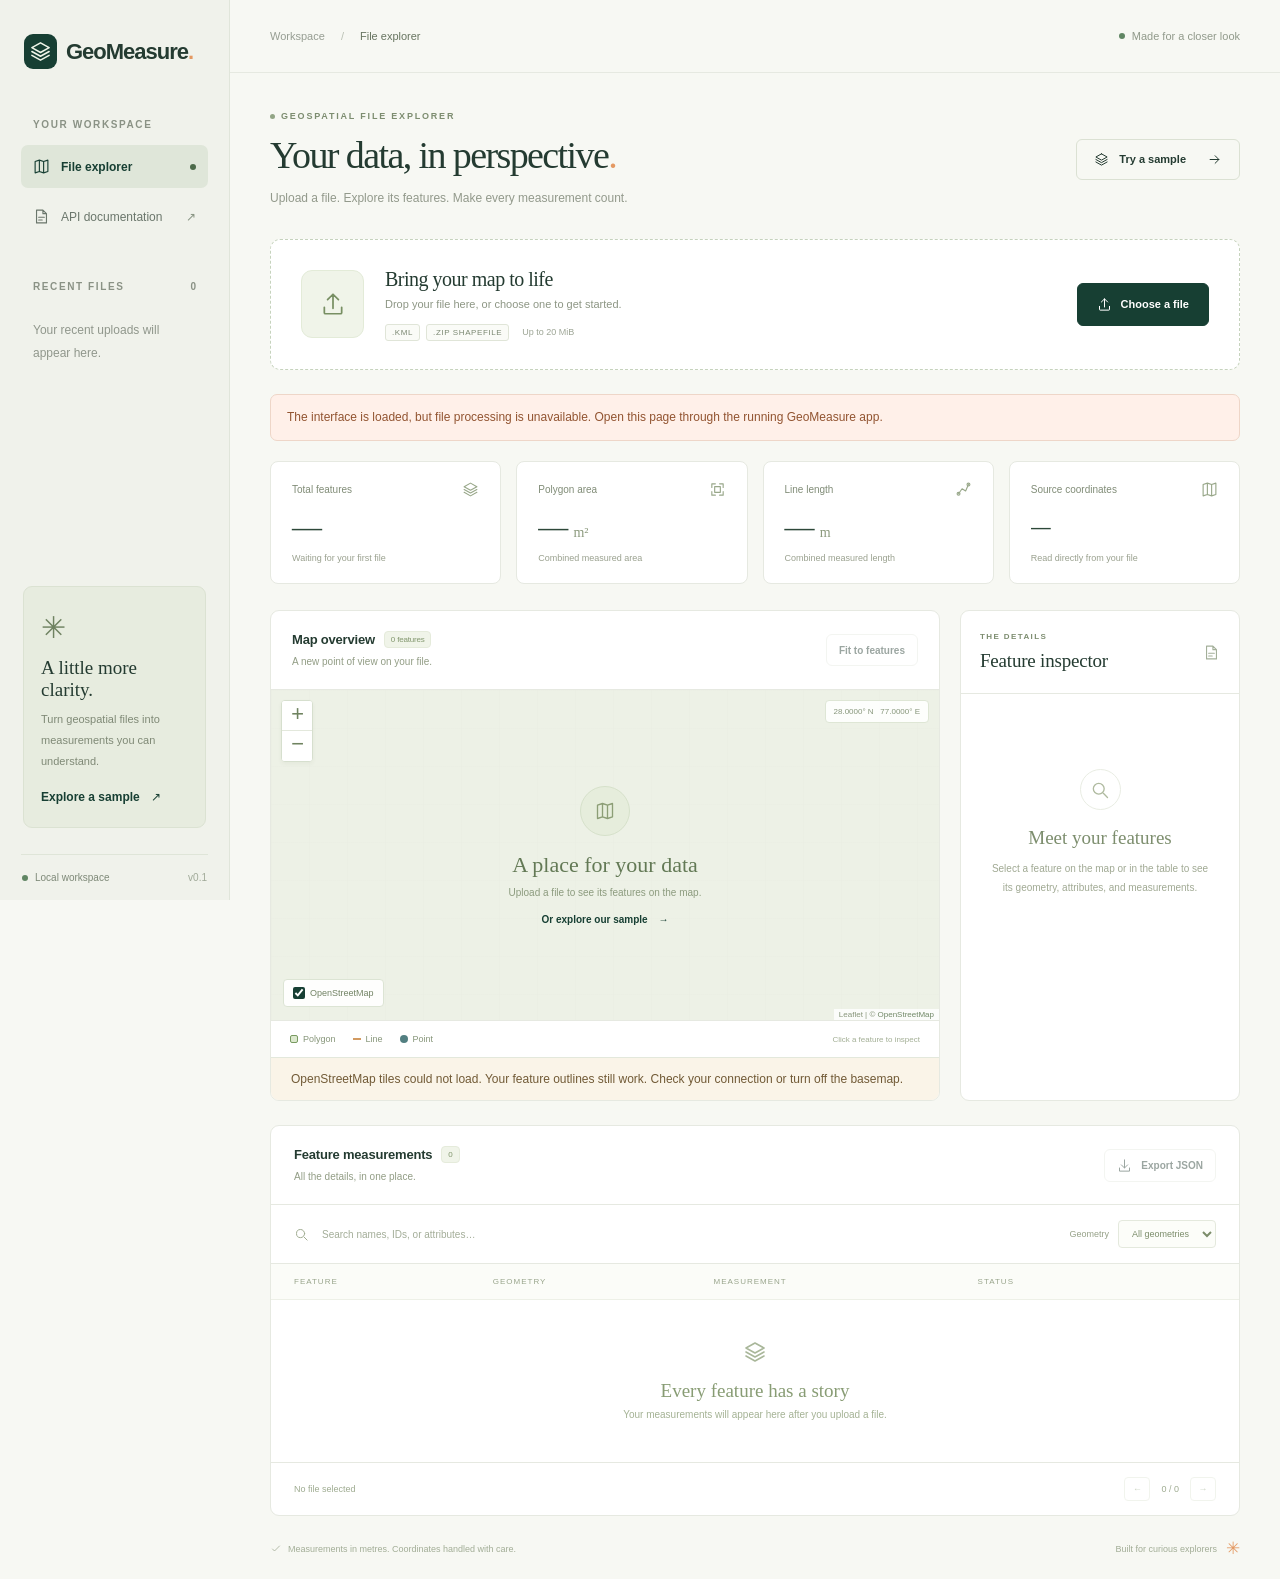
==== commit cf8ea88f: "Enable OpenStreetMap basemap by default" ====
--- a/web/index.template.html
+++ b/web/index.template.html
@@ -229,8 +229,8 @@
               </div>
               <div class="map-toolbar">
                 <label
-                  ><input id="street-map" type="checkbox" /> Street
-                  basemap</label
+                  ><input id="street-map" type="checkbox" checked />
+                  OpenStreetMap</label
                 >
               </div>
               <div class="map-coordinate" id="map-coordinate">
@@ -243,6 +243,7 @@
               ><span><i class="legend-point"></i>Point</span
               ><span class="legend-hint">Click a feature to inspect</span>
             </div>
+            <p id="map-status" class="map-notice" role="status" hidden></p>
           </article>
           <article class="panel detail-panel">
             <div class="panel-heading">
--- a/web/styles.css
+++ b/web/styles.css
@@ -624,6 +624,15 @@
   margin: 0;
   line-height: 1.6;
 }
+.map-notice {
+  margin: 0;
+  padding: 12px 20px;
+  border-top: 1px solid #e3e8dc;
+  background: #faf4e8;
+  color: #715a36;
+  font-size: 12px;
+  line-height: 1.5;
+}
 .map-toolbar {
   position: absolute;
   bottom: 13px;
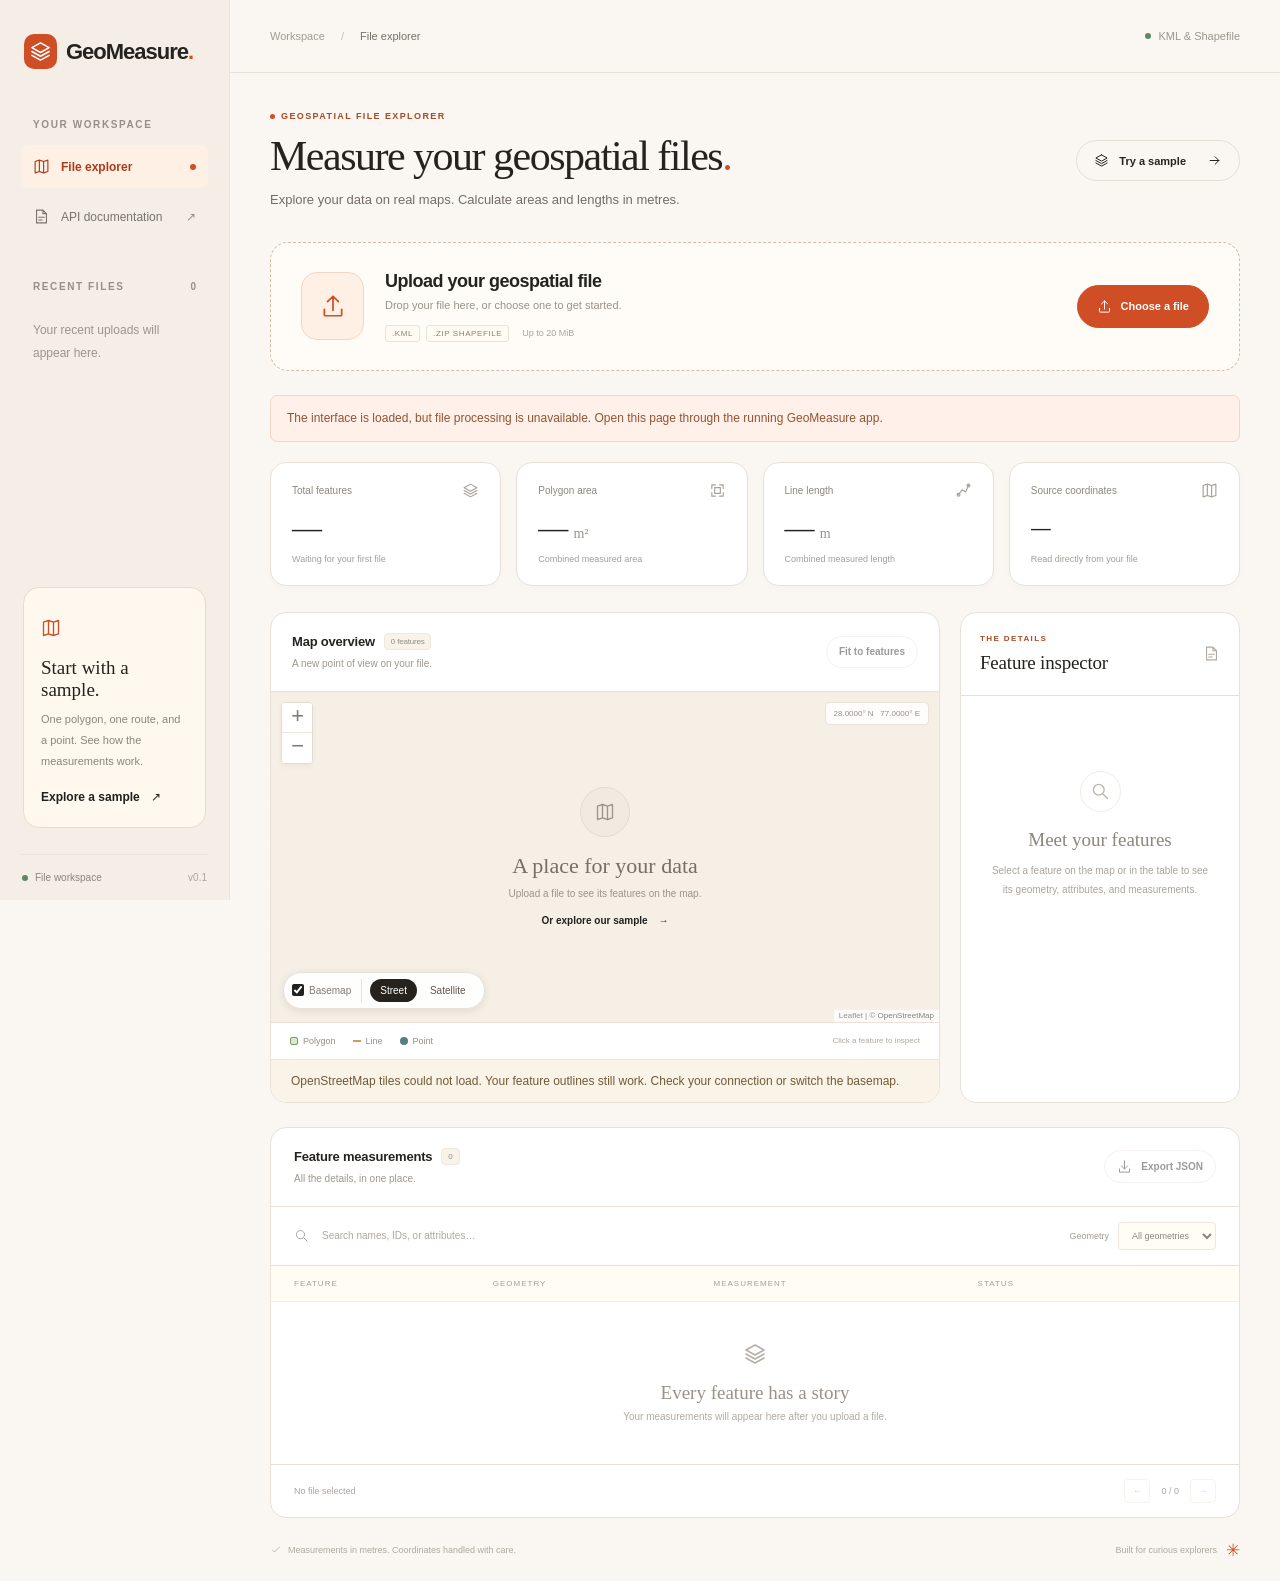
==== commit 930c462c: "Add satellite view and restyle the dashboard" ====
--- a/web/index.template.html
+++ b/web/index.template.html
@@ -3,8 +3,8 @@
   <head>
     <meta charset="UTF-8" />
     <meta name="viewport" content="width=device-width, initial-scale=1" />
-    <meta name="theme-color" content="#153d31" />
-    <title>GeoMeasure — Your data, in perspective</title>
+    <meta name="theme-color" content="#faf7f2" />
+    <title>GeoMeasure — Measure your geospatial files</title>
     <link rel="icon" href="favicon.svg" type="image/svg+xml" />
     <link rel="stylesheet" href="vendor/leaflet/leaflet.css" />
     <link rel="stylesheet" href="styles.css" />
@@ -89,15 +89,15 @@
         <p class="recent-empty">Your recent uploads will<br />appear here.</p>
       </div>
       <div class="sidebar-note">
-        <span class="note-symbol">✳</span>
-        <h3>A little more clarity.</h3>
-        <p>Turn geospatial files into measurements you can understand.</p>
+        <span class="note-symbol"><svg><use href="#i-map" /></svg></span>
+        <h3>Start with a sample.</h3>
+        <p>One polygon, one route, and a point. See how the measurements work.</p>
         <button id="sidebar-demo" class="text-button">
           Explore a sample <span>↗</span>
         </button>
       </div>
       <div class="sidebar-footer">
-        <span class="status-dot"></span>Local workspace<span class="version"
+        <span class="status-dot"></span>File workspace<span class="version"
           >v0.1</span
         >
       </div>
@@ -107,16 +107,16 @@
         <span class="breadcrumb"
           >Workspace <span>/</span> <strong>File explorer</strong></span
         ><span class="topbar-note"
-          ><span class="status-dot"></span>Made for a closer look</span
+          ><span class="status-dot"></span>KML &amp; Shapefile</span
         >
       </header>
       <div class="content">
         <section class="intro">
           <div>
             <div class="eyebrow"><span></span> GEOSPATIAL FILE EXPLORER</div>
-            <h1>Your data, in perspective<span>.</span></h1>
+            <h1>Measure your geospatial files<span>.</span></h1>
             <p>
-              Upload a file. Explore its features. Make every measurement count.
+              Explore your data on real maps. Calculate areas and lengths in metres.
             </p>
           </div>
           <button id="demo-button" class="button secondary">
@@ -136,7 +136,7 @@
             <svg><use href="#i-upload" /></svg>
           </div>
           <div class="upload-copy">
-            <h2 id="upload-heading">Bring your map to life</h2>
+            <h2 id="upload-heading">Upload your geospatial file</h2>
             <p id="upload-description">
               Drop your file here, or choose one to get started.
             </p>
@@ -230,8 +230,12 @@
               <div class="map-toolbar">
                 <label
                   ><input id="street-map" type="checkbox" checked />
-                  OpenStreetMap</label
+                  Basemap</label
                 >
+                <div class="basemap-switch" role="group" aria-label="Map style">
+                  <button id="street-view" type="button" aria-pressed="true">Street</button>
+                  <button id="satellite-view" type="button" aria-pressed="false">Satellite</button>
+                </div>
               </div>
               <div class="map-coordinate" id="map-coordinate">
                 28.0000° N &nbsp; 77.0000° E
--- a/web/styles.css
+++ b/web/styles.css
@@ -1,12 +1,12 @@
 :root {
-  --green: #173f33;
-  --green-light: #e9efe9;
-  --ink: #243b31;
-  --muted: #7d847d;
-  --paper: #f7f8f3;
-  --line: #e6e9e1;
+  --green: #20201e;
+  --green-light: #fff0e5;
+  --ink: #25231f;
+  --muted: #746b65;
+  --paper: #faf7f2;
+  --line: #e9e0d8;
   --white: #fff;
-  --orange: #e49962;
+  --orange: #cf4e25;
   font-family:
     Inter,
     -apple-system,
@@ -73,8 +73,8 @@
   position: fixed;
   inset: 0 auto 0 0;
   width: 230px;
-  background: #f0f2eb;
-  border-right: 1px solid #e0e5da;
+  background: #f4eee6;
+  border-right: 1px solid var(--line);
   padding: 34px 21px 0;
   display: flex;
   flex-direction: column;
@@ -89,13 +89,13 @@
   margin: 0 3px 50px;
 }
 .brand-mark {
-  background: var(--green);
-  color: #f0f5e9;
+  background: var(--orange);
+  color: #fff;
   display: grid;
   place-items: center;
   width: 33px;
   height: 35px;
-  border-radius: 9px;
+  border-radius: 10px;
   margin-right: 9px;
 }
 .brand-mark svg {
@@ -110,7 +110,7 @@
   font-size: 10px;
   letter-spacing: 1.6px;
   font-weight: 600;
-  color: #8a9285;
+  color: #958f86;
   margin: 0 12px 15px;
 }
 .nav-item {
@@ -119,7 +119,7 @@
   gap: 11px;
   padding: 13px 12px;
   border-radius: 7px;
-  color: #6a766b;
+  color: #787269;
   font-size: 12px;
   margin-bottom: 7px;
 }
@@ -128,20 +128,20 @@
   height: 17px;
 }
 .nav-item.active {
-  background: #dfe6d9;
-  color: var(--green);
+  background: #fff0e5;
+  color: #a93d1b;
   font-weight: 600;
 }
 .nav-indicator {
   height: 6px;
   width: 6px;
   border-radius: 100%;
-  background: #4c6a4a;
+  background: var(--orange);
   margin-left: auto;
 }
 .external {
   margin-left: auto;
-  color: #889482;
+  color: #958f86;
 }
 .recent-heading {
   display: flex;
@@ -152,7 +152,7 @@
   letter-spacing: 0;
 }
 .recent-empty {
-  color: #90978c;
+  color: #9b958c;
   font-size: 12px;
   line-height: 1.9;
   padding: 0 12px;
@@ -167,12 +167,12 @@
   text-align: left;
   border-radius: 6px;
   padding: 11px;
-  color: #677367;
+  color: #756f66;
   font-size: 12px;
 }
 .recent-file:hover,
 .recent-file.current {
-  background: #e3e8dd;
+  background: #ece6dd;
 }
 .recent-file svg {
   width: 17px;
@@ -187,12 +187,12 @@
 .sidebar-note {
   margin: auto 2px 26px;
   padding: 23px 17px;
-  background: #e7ecdf;
-  border: 1px solid #dbe2d2;
-  border-radius: 9px;
+  background: #fff8ee;
+  border: 1px solid #ebdbc9;
+  border-radius: 16px;
 }
 .note-symbol {
-  color: #6f8261;
+  color: var(--orange);
   font-size: 30px;
 }
 .sidebar-note h3 {
@@ -204,7 +204,7 @@
 .sidebar-note p {
   font-size: 11px;
   line-height: 1.9;
-  color: #7f8976;
+  color: #8b857c;
   margin: 0 0 16px;
 }
 .text-button {
@@ -223,9 +223,9 @@
   align-items: center;
   gap: 7px;
   padding: 17px 1px;
-  border-top: 1px solid #dfe5d8;
+  border-top: 1px solid #e9e3da;
   font-size: 10px;
-  color: #7e8978;
+  color: #8b857c;
 }
 .status-dot {
   background: #608663;
@@ -236,7 +236,7 @@
 }
 .version {
   margin-left: auto;
-  color: #a1aa99;
+  color: #aca69d;
 }
 main {
   margin-left: 230px;
@@ -249,20 +249,21 @@
   align-items: center;
   justify-content: space-between;
   font-size: 11px;
+  background: #faf7f2;
 }
 .breadcrumb {
-  color: #969d92;
+  color: #a19b92;
 }
 .breadcrumb span {
   padding: 0 13px;
-  color: #bac0b4;
+  color: #c4beb5;
 }
 .breadcrumb strong {
-  color: #677460;
+  color: #756f66;
   font-weight: 500;
 }
 .topbar-note {
-  color: #919a8b;
+  color: #9c968d;
   display: flex;
   gap: 7px;
   align-items: center;
@@ -285,8 +286,8 @@
 .eyebrow {
   font-size: 9px;
   font-weight: 600;
-  letter-spacing: 1.8px;
-  color: #7d8d70;
+  letter-spacing: 1.4px;
+  color: #ab4926;
   display: flex;
   align-items: center;
   gap: 6px;
@@ -294,23 +295,24 @@
 .eyebrow > span {
   width: 5px;
   height: 5px;
-  background: #92a585;
+  background: var(--orange);
   border-radius: 50%;
 }
 h1 {
   font-family: Georgia, "Times New Roman", serif;
-  font-size: 38px;
-  line-height: 1.2;
+  font-size: 42px;
+  line-height: 1.12;
   font-weight: 400;
-  letter-spacing: -1.6px;
+  letter-spacing: -1.5px;
   margin: 12px 0 10px;
+  max-width: 640px;
 }
 h1 > span {
   color: var(--orange);
 }
 .intro p {
-  font-size: 12px;
-  color: #92998b;
+  font-size: 13px;
+  color: #746b65;
   margin: 0;
   line-height: 1.6;
 }
@@ -319,10 +321,10 @@
   align-items: center;
   justify-content: center;
   gap: 9px;
-  border-radius: 6px;
+  border-radius: 999px;
   padding: 12px 17px;
   font-size: 11px;
-  font-weight: 550;
+  font-weight: 600;
   white-space: nowrap;
   min-height: 40px;
   border: 1px solid var(--line);
@@ -333,7 +335,7 @@
     transform 0.15s;
 }
 .button:hover:not(:disabled) {
-  background: #edf1e8;
+  background: #f6f0e7;
 }
 .button:active:not(:disabled) {
   transform: translateY(1px);
@@ -344,20 +346,20 @@
 }
 .button.secondary {
   background: transparent;
-  border-color: #dbe1d3;
+  border-color: #e4ded5;
   gap: 10px;
 }
 .arrow-icon {
   margin-left: 11px;
 }
 .button.primary {
-  background: var(--green);
+  background: var(--orange);
   color: white;
-  border-color: var(--green);
+  border-color: var(--orange);
   padding: 13px 19px;
 }
 .button.primary:hover:not(:disabled) {
-  background: #285241;
+  background: #b9421f;
 }
 .button.small {
   font-size: 10px;
@@ -365,9 +367,9 @@
   min-height: 32px;
 }
 .upload-card {
-  background: #fff;
-  border: 1px dashed #c6d3bd;
-  border-radius: 10px;
+  background: #fffcf7;
+  border: 1px dashed #d5baa4;
+  border-radius: 18px;
   display: flex;
   align-items: center;
   gap: 21px;
@@ -378,18 +380,18 @@
     border-color 0.15s;
 }
 .upload-card.dragging {
-  background: #e6efdf;
-  border-color: var(--green);
+  background: #fff0e5;
+  border-color: var(--orange);
 }
 .upload-art {
   width: 63px;
   height: 68px;
-  background: #f0f4e9;
-  border: 1px solid #e3ebd8;
-  border-radius: 11px;
+  background: #fff0e5;
+  border: 1px solid #f0d8c6;
+  border-radius: 16px;
   display: grid;
   place-items: center;
-  color: #788f63;
+  color: var(--orange);
   flex-shrink: 0;
 }
 .upload-art svg {
@@ -400,15 +402,15 @@
   flex: 1;
 }
 .upload-copy h2 {
-  font-family: Georgia, serif;
-  font-size: 20px;
+  font-family: inherit;
+  font-size: 18px;
   letter-spacing: -0.5px;
-  font-weight: 400;
+  font-weight: 600;
   margin: 0 0 7px;
 }
 .upload-copy p {
   font-size: 11px;
-  color: #8d9684;
+  color: #989289;
   margin: 0 0 14px;
 }
 .file-tags {
@@ -419,22 +421,22 @@
 .file-tags > span:not(.limit-note) {
   font-size: 8px;
   letter-spacing: 0.6px;
-  border: 1px solid #e0e5d8;
+  border: 1px solid #e9e3da;
   border-radius: 3px;
-  color: #7b8872;
+  color: #888279;
   padding: 3px 6px;
-  background: #fafbf7;
+  background: #fffbf2;
 }
 .file-tags .limit-note {
   font-size: 9px;
-  color: #9ca494;
+  color: #a7a198;
   margin-left: 7px;
 }
 .feedback {
   padding: 13px 16px;
   margin-bottom: 20px;
-  background: #eaf0e4;
-  border: 1px solid #d8e3ce;
+  background: #f4eee5;
+  border: 1px solid #e4ded5;
   border-radius: 7px;
   font-size: 12px;
   line-height: 1.6;
@@ -456,19 +458,20 @@
 .stat-card {
   padding: 19px 21px 18px;
   border: 1px solid var(--line);
-  border-radius: 8px;
+  border-radius: 16px;
   background: #fff;
   min-width: 0;
+  box-shadow: 0 3px 12px #4a302004;
 }
 .stat-heading {
   display: flex;
   align-items: center;
   justify-content: space-between;
   font-size: 10px;
-  color: #808c77;
+  color: #8d877e;
 }
 .stat-heading svg {
-  color: #98a789;
+  color: #a6a097;
   width: 17px;
   height: 17px;
 }
@@ -477,19 +480,19 @@
   font-size: 30px;
   letter-spacing: -0.8px;
   margin: 12px 0 8px;
-  color: #2d4839;
+  color: var(--ink);
   overflow-wrap: anywhere;
 }
 .stat-unit {
   font-family: inherit;
   font-size: 14px;
   letter-spacing: 0;
-  color: #8c9a7e;
+  color: #99938a;
   margin-left: 6px;
 }
 .stat-caption {
   font-size: 9px;
-  color: #9aa18f;
+  color: #a49e95;
   line-height: 1.5;
 }
 .crs-value {
@@ -510,7 +513,7 @@
 .panel {
   background: white;
   border: 1px solid var(--line);
-  border-radius: 9px;
+  border-radius: 16px;
   overflow: hidden;
 }
 .panel-heading {
@@ -532,16 +535,16 @@
 }
 .panel-heading p {
   font-size: 10px;
-  color: #929d85;
+  color: #9e988f;
   margin: 6px 0 0;
   line-height: 1.5;
   overflow-wrap: anywhere;
 }
 .small-badge {
   font-size: 8px;
-  color: #81966d;
-  background: #f0f4e9;
-  border: 1px solid #e5ebdb;
+  color: #928c83;
+  background: #f8f2e9;
+  border: 1px solid #eee8df;
   border-radius: 4px;
   padding: 3px 6px;
   font-weight: 400;
@@ -553,32 +556,32 @@
 }
 .leaflet-container {
   font: inherit;
-  background: #edf1e7;
+  background: #f6f0e7;
 }
 #map {
   width: 100%;
   height: 100%;
   background-image:
-    linear-gradient(#dce5d54d 1px, transparent 1px),
-    linear-gradient(90deg, #dce5d54d 1px, transparent 1px);
+    linear-gradient(#e7e1d84d 1px, transparent 1px),
+    linear-gradient(90deg, #e7e1d84d 1px, transparent 1px);
   background-size: 38px 38px;
 }
 .leaflet-control-zoom {
-  border: 1px solid #d6dfce !important;
-  box-shadow: 0 2px 4px #35452d0d !important;
+  border: 1px solid #e1dbd2 !important;
+  box-shadow: 0 2px 4px #443e350d !important;
 }
 .leaflet-control-zoom a {
-  color: #6f8360 !important;
+  color: #807a71 !important;
   font-weight: 400 !important;
-  border-color: #e3e8dc !important;
+  border-color: #ece6dd !important;
 }
 .leaflet-control-attribution {
   font-size: 8px !important;
   background: #ffffffc9 !important;
-  color: #87957a;
+  color: #948e85;
 }
 .leaflet-control-attribution a {
-  color: #708866;
+  color: #847e75;
 }
 .map-empty {
   position: absolute;
@@ -588,7 +591,7 @@
   flex-direction: column;
   align-items: center;
   justify-content: center;
-  background: #eef2e7a6;
+  background: #f6f0e7a6;
   text-align: center;
   pointer-events: none;
   padding: 30px;
@@ -604,30 +607,30 @@
 .empty-map-icon {
   width: 50px;
   height: 50px;
-  border: 1px solid #d6e1ca;
+  border: 1px solid #e2dcd3;
   border-radius: 50%;
   display: grid;
   place-items: center;
-  background: #e6eddc;
-  color: #8c9e76;
+  background: #f0eae1;
+  color: #9b958c;
 }
 .map-empty h3 {
   font-family: Georgia, serif;
   font-size: 22px;
   font-weight: 400;
-  color: #637955;
+  color: #756f66;
   margin: 16px 0 7px;
 }
 .map-empty p {
   font-size: 10px;
-  color: #8c9b7e;
+  color: #9a948b;
   margin: 0;
   line-height: 1.6;
 }
 .map-notice {
   margin: 0;
   padding: 12px 20px;
-  border-top: 1px solid #e3e8dc;
+  border-top: 1px solid #ece6dd;
   background: #faf4e8;
   color: #715a36;
   font-size: 12px;
@@ -639,11 +642,15 @@
   left: 12px;
   z-index: 700;
   background: #fffffff0;
-  border: 1px solid #dce4d4;
-  border-radius: 4px;
-  padding: 7px 9px;
-  font-size: 9px;
-  color: #718263;
+  border: 1px solid #e7e1d8;
+  border-radius: 999px;
+  padding: 6px 8px;
+  font-size: 10px;
+  color: #807a71;
+  display: flex;
+  align-items: center;
+  gap: 10px;
+  box-shadow: 0 2px 8px #20150f18;
 }
 .map-toolbar label {
   display: flex;
@@ -663,9 +670,9 @@
   top: 10px;
   z-index: 600;
   background: #ffffffe6;
-  border: 1px solid #dee6d5;
+  border: 1px solid #e8e2d9;
   border-radius: 4px;
-  color: #87967b;
+  color: #958f86;
   font-size: 8px;
   padding: 6px 8px;
   pointer-events: none;
@@ -676,7 +683,7 @@
   gap: 17px;
   padding: 13px 19px;
   font-size: 9px;
-  color: #87967a;
+  color: #958f86;
   border-top: 1px solid var(--line);
 }
 .map-legend > span {
@@ -705,7 +712,7 @@
 .legend-hint {
   margin-left: auto;
   font-size: 8px;
-  color: #a2ae94;
+  color: #aea89f;
 }
 .detail-panel .panel-heading {
   padding: 21px 19px;
@@ -723,7 +730,7 @@
 .detail-panel .panel-heading > svg {
   width: 17px;
   height: 17px;
-  color: #a3af99;
+  color: #b0aaa1;
 }
 .inspector-empty {
   padding: 75px 28px 40px;
@@ -735,21 +742,21 @@
   margin: auto;
   width: 41px;
   height: 41px;
-  border: 1px solid #e9ede3;
+  border: 1px solid #f2ece3;
   border-radius: 50%;
-  color: #afba9f;
+  color: #bab4ab;
 }
 .inspector-empty h3 {
   font-family: Georgia, serif;
   font-size: 19px;
   font-weight: 400;
   margin: 17px 0 10px;
-  color: #7d8e6e;
+  color: #8c867d;
 }
 .inspector-empty p {
   font-size: 10px;
   line-height: 1.9;
-  color: #a0a993;
+  color: #aaa49b;
   margin: 0;
 }
 .inspector-content {
@@ -769,21 +776,21 @@
   margin-bottom: 18px;
 }
 .detail-measure {
-  background: #f3f6ee;
-  border: 1px solid #e2ead9;
+  background: #fbf5ec;
+  border: 1px solid #ece6dd;
   border-radius: 6px;
   padding: 13px;
   margin-bottom: 15px;
 }
 .detail-measure .detail-label {
   font-size: 9px;
-  color: #94a382;
+  color: #a19b92;
   margin-bottom: 7px;
 }
 .detail-measure .detail-number {
   font-family: Georgia, serif;
   font-size: 24px;
-  color: #47603a;
+  color: #5b554c;
   overflow-wrap: anywhere;
 }
 .detail-measure .detail-number small {
@@ -799,11 +806,11 @@
   justify-content: space-between;
   gap: 12px;
   padding: 9px 0;
-  border-bottom: 1px solid #eef0e9;
+  border-bottom: 1px solid #f5efe6;
   font-size: 10px;
 }
 .detail-list dt {
-  color: #94a088;
+  color: #a09a91;
   flex-shrink: 0;
   max-width: 40%;
   overflow-wrap: anywhere;
@@ -811,13 +818,13 @@
 .detail-list dd {
   margin: 0;
   text-align: right;
-  color: #657456;
+  color: #736d64;
   overflow-wrap: anywhere;
 }
 .attributes-heading {
   font-size: 8px;
   letter-spacing: 1.3px;
-  color: #8a997a;
+  color: #989289;
   margin: 19px 0 3px;
 }
 .detail-message {
@@ -843,7 +850,7 @@
   gap: 8px;
   flex: 1;
   max-width: 370px;
-  color: #a1ad92;
+  color: #ada79e;
 }
 .search-field svg {
   width: 15px;
@@ -856,25 +863,25 @@
   padding: 5px;
   background: transparent;
   font-size: 10px;
-  color: #697b59;
+  color: #787269;
 }
 .search-field input::placeholder {
-  color: #a3ad98;
+  color: #aea89f;
 }
 .filter-label {
   font-size: 9px;
   display: flex;
   align-items: center;
   gap: 9px;
-  color: #96a188;
+  color: #a29c93;
 }
 .filter-label select {
-  background: #fcfdf9;
-  border: 1px solid #e4e9dd;
+  background: #fffdf4;
+  border: 1px solid #ede7de;
   border-radius: 4px;
   padding: 7px 9px;
   font-size: 9px;
-  color: #7c8d6b;
+  color: #8b857c;
 }
 .table-scroll {
   position: relative;
@@ -887,25 +894,25 @@
   text-align: left;
 }
 thead {
-  background: #fbfcf8;
+  background: #fffcf3;
 }
 th {
   font-size: 8px;
   letter-spacing: 1px;
-  color: #99a58c;
+  color: #a59f96;
   font-weight: 500;
   padding: 13px 23px;
-  border-bottom: 1px solid #edf0e7;
+  border-bottom: 1px solid #f5efe6;
 }
 td {
   font-size: 10px;
   padding: 13px 23px;
-  border-bottom: 1px solid #eef1e9;
-  color: #79896a;
+  border-bottom: 1px solid #f6f0e7;
+  color: #878178;
 }
 tbody tr:hover,
 tbody tr.selected {
-  background: #f0f5e9;
+  background: #f9f3ea;
 }
 tbody tr {
   cursor: pointer;
@@ -913,7 +920,7 @@
 .feature-name {
   display: block;
   font-size: 11px;
-  color: #4c6340;
+  color: #5f5950;
   font-weight: 550;
   max-width: 230px;
   overflow: hidden;
@@ -922,7 +929,7 @@
 }
 .feature-id {
   font-size: 8px;
-  color: #a2ad95;
+  color: #aea89f;
   margin-top: 4px;
   display: block;
 }
@@ -961,19 +968,19 @@
   background: #fbf2e6;
 }
 .badge.neutral {
-  color: #909b84;
-  background: #f1f3ed;
+  color: #9c968d;
+  background: #f9f3ea;
 }
 .row-inspect {
   padding: 4px 7px;
   background: none;
   border: 0;
-  color: #94a781;
+  color: #a49e95;
 }
 .table-empty {
   text-align: center;
   padding: 40px 20px 42px;
-  color: #a4b294;
+  color: #b1aba2;
 }
 .table-empty[hidden] {
   display: none;
@@ -981,18 +988,18 @@
 .table-empty svg {
   width: 24px;
   height: 24px;
-  color: #a9b79a;
+  color: #b6b0a7;
 }
 .table-empty h3 {
   font-family: Georgia, serif;
   font-weight: 400;
   font-size: 19px;
-  color: #889c74;
+  color: #989289;
   margin: 13px 0 7px;
 }
 .table-empty p {
   font-size: 10px;
-  color: #a4b294;
+  color: #b1aba2;
   margin: 0;
 }
 .table-footer {
@@ -1002,7 +1009,7 @@
   align-items: center;
   justify-content: space-between;
   font-size: 9px;
-  color: #9eab90;
+  color: #aba59c;
 }
 .pagination {
   display: flex;
@@ -1011,10 +1018,10 @@
   font-size: 9px;
 }
 .pagination button {
-  border: 1px solid #e2e8d9;
+  border: 1px solid #ebe5dc;
   border-radius: 4px;
   background: #fff;
-  color: #899c75;
+  color: #989289;
   width: 26px;
   height: 24px;
 }
@@ -1024,7 +1031,7 @@
   align-items: center;
   margin-top: 22px;
   font-size: 9px;
-  color: #a2ad96;
+  color: #aea89f;
   gap: 12px;
 }
 .page-footer > span {
@@ -1413,3 +1420,30 @@
     scroll-behavior: auto !important;
   }
 }
+.basemap-switch {
+  display: flex;
+  gap: 3px;
+  border-left: 1px solid var(--line);
+  padding-left: 8px;
+}
+.basemap-switch button {
+  border: 0;
+  border-radius: 999px;
+  background: transparent;
+  color: #62564c;
+  padding: 6px 10px;
+  font-size: 10px;
+}
+.basemap-switch button[aria-pressed="true"] {
+  background: #26231f;
+  color: #fff;
+}
+.basemap-switch button:hover:not([aria-pressed="true"]) {
+  background: #fff0e5;
+}
+@media (prefers-reduced-motion: reduce) {
+  *, *::before, *::after {
+    animation-duration: 0.01ms !important;
+    transition-duration: 0.01ms !important;
+  }
+}
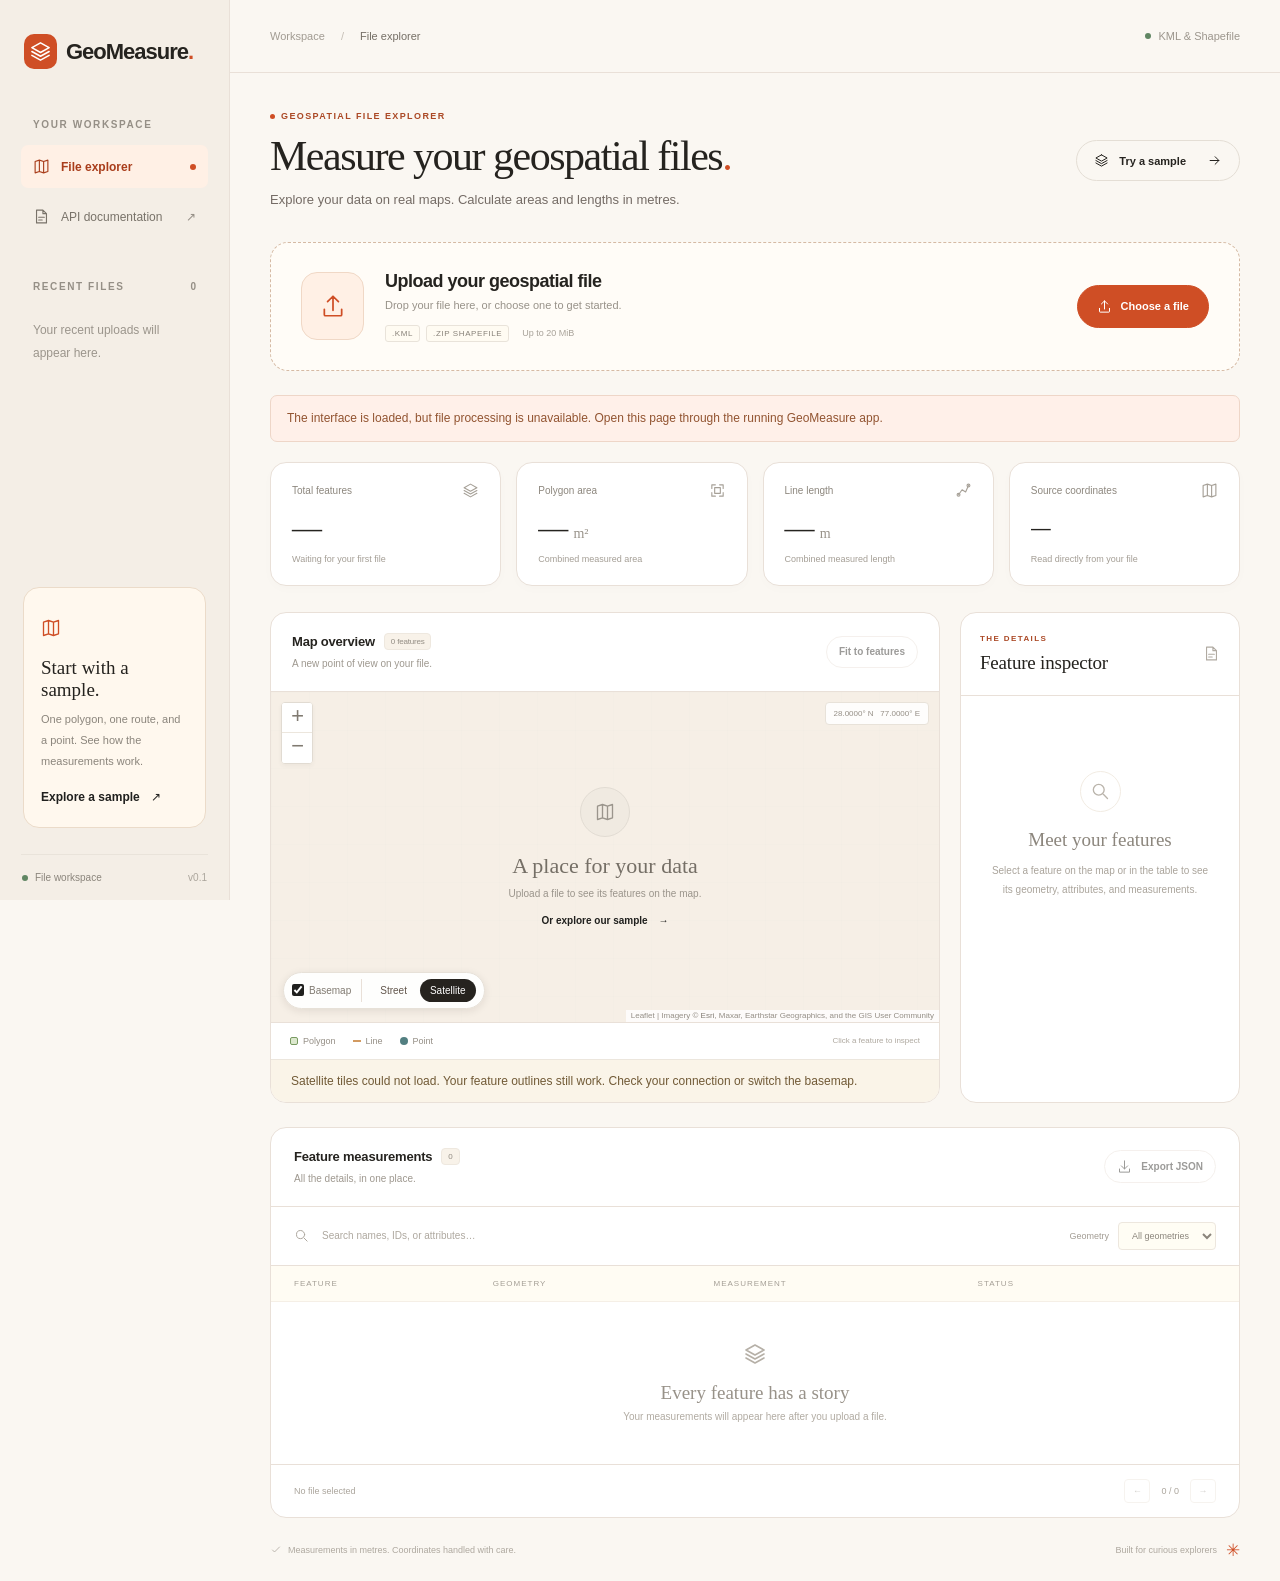
==== commit 10becaba: "Open satellite basemap by default" ====
--- a/web/index.template.html
+++ b/web/index.template.html
@@ -233,8 +233,8 @@
                   Basemap</label
                 >
                 <div class="basemap-switch" role="group" aria-label="Map style">
-                  <button id="street-view" type="button" aria-pressed="true">Street</button>
-                  <button id="satellite-view" type="button" aria-pressed="false">Satellite</button>
+                  <button id="street-view" type="button" aria-pressed="false">Street</button>
+                  <button id="satellite-view" type="button" aria-pressed="true">Satellite</button>
                 </div>
               </div>
               <div class="map-coordinate" id="map-coordinate">
